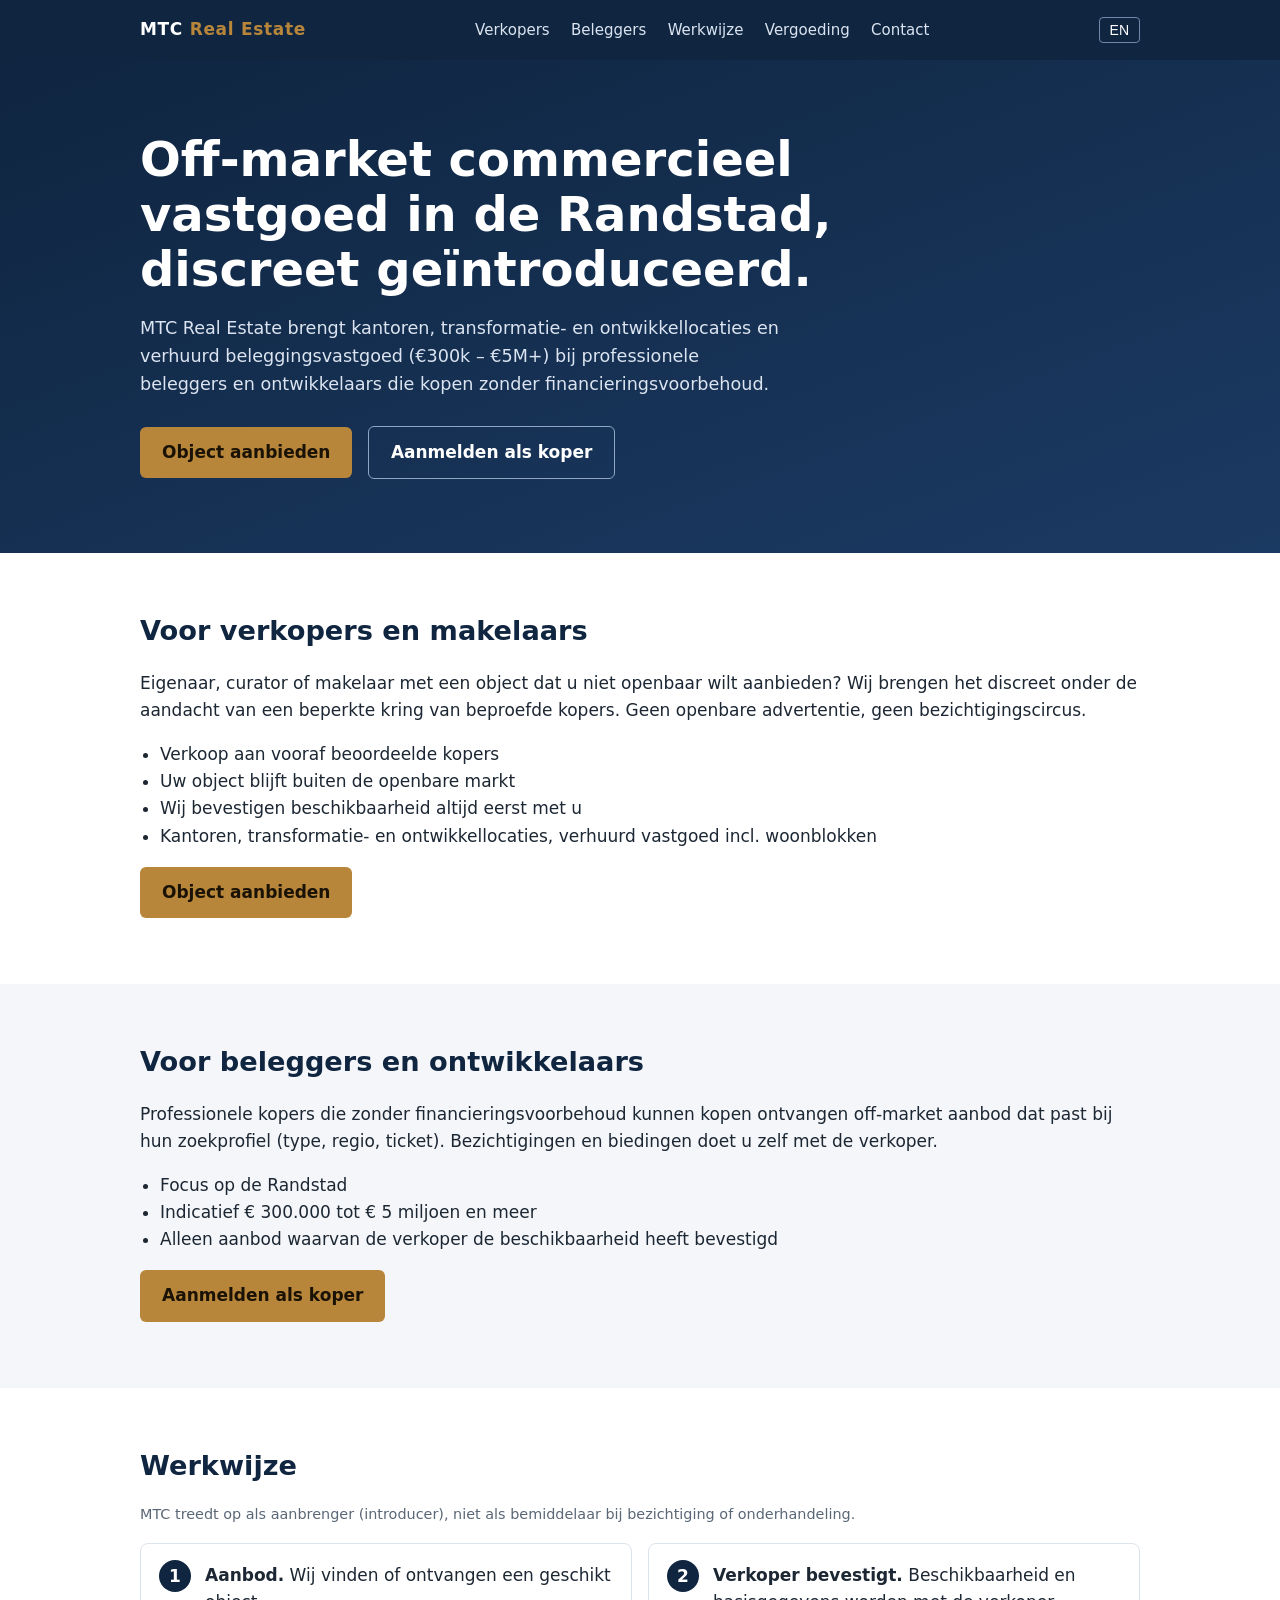
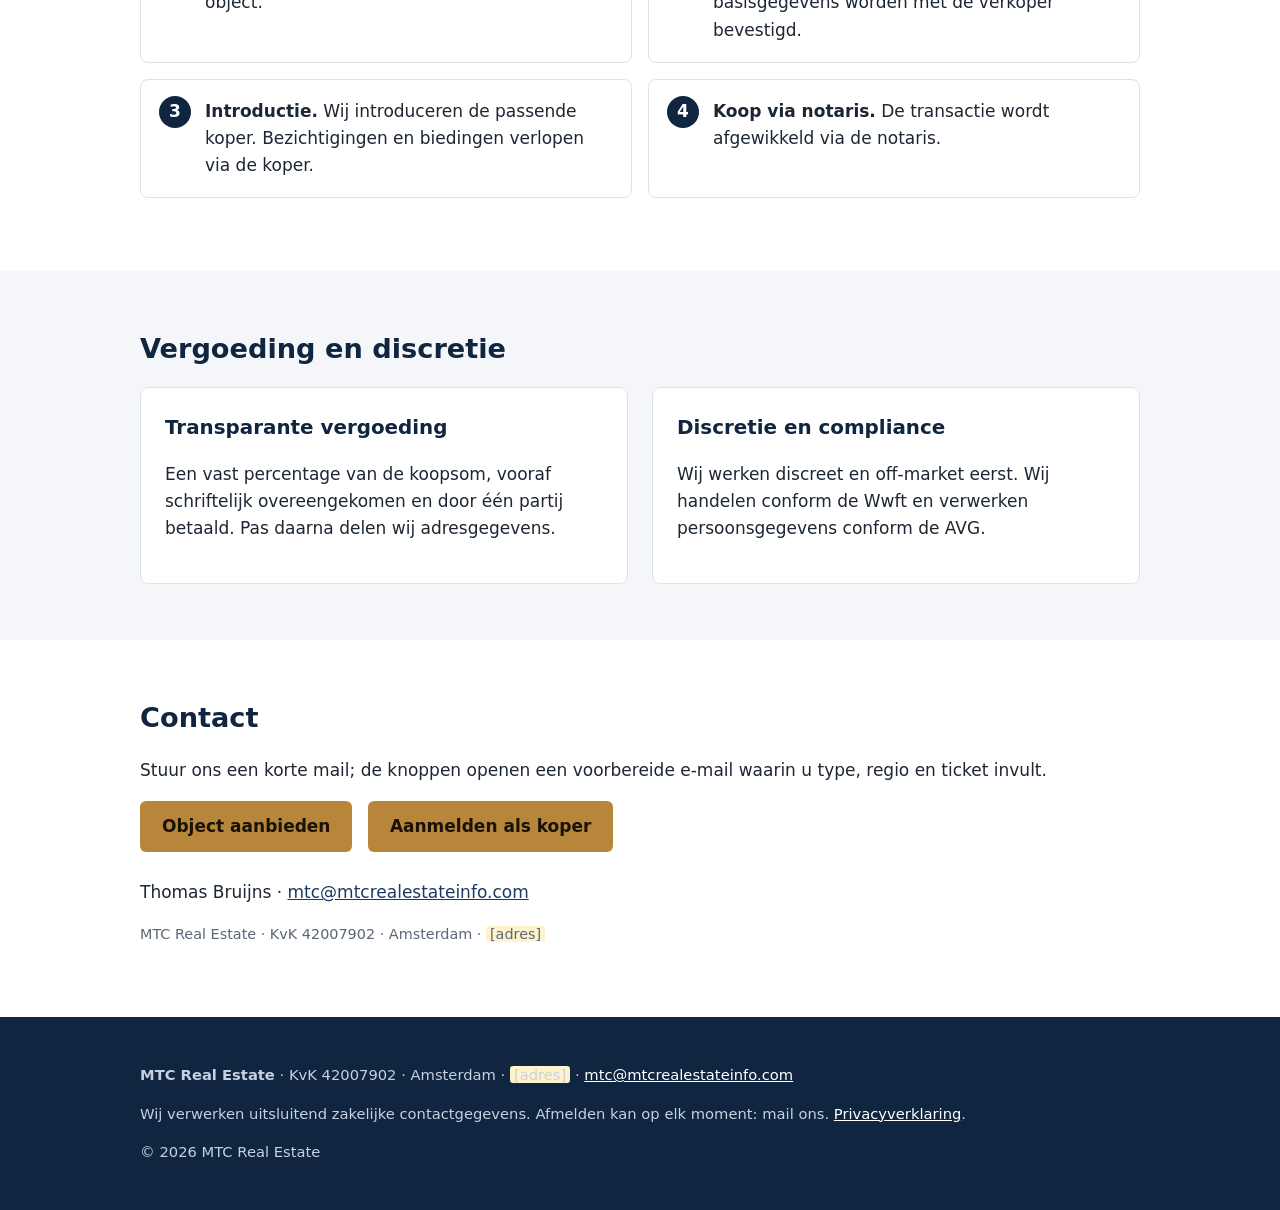
==== index.html @ d09b1cc3 "Draft MTC Real Estate site, profile PDF and deploy notes Co-Authored-By: Claude Opus 5.5 (1M context" ====
<!doctype html>
<html lang="nl" data-lang="nl">
<head>
<meta charset="utf-8">
<meta name="viewport" content="width=device-width,initial-scale=1">
<title>MTC Real Estate | Off-market commercieel vastgoed</title>
<meta name="description" content="MTC Real Estate brengt off-market commercieel vastgoed in de Randstad bij professionele beleggers en ontwikkelaars. Discreet, transparant, via aanbrenger.">
<link rel="stylesheet" href="styles.css">
</head>
<body>
<a class="skip" href="#main">Naar inhoud</a>
<header class="top"><div class="wrap">
<a class="brand" href="index.html">MTC <span>Real Estate</span></a>
<nav aria-label="Hoofdmenu">
<a href="#verkopers"><span lang-nl>Verkopers</span><span lang-en lang="en">Sellers</span></a>
<a href="#beleggers"><span lang-nl>Beleggers</span><span lang-en lang="en">Investors</span></a>
<a href="#werkwijze"><span lang-nl>Werkwijze</span><span lang-en lang="en">How it works</span></a>
<a href="#vergoeding"><span lang-nl>Vergoeding</span><span lang-en lang="en">Fee</span></a>
<a href="#contact">Contact</a>
</nav>
<button class="lang" id="lang" type="button" aria-label="Taal / Language">EN</button>
</div></header>
<main id="main">
<div class="hero"><div class="wrap">
<h1 lang-nl>Off-market commercieel vastgoed in de Randstad, discreet geïntroduceerd.</h1><h1 lang-en lang="en">Off-market commercial property in the Randstad, introduced discreetly.</h1>
<p lang-nl>MTC Real Estate brengt kantoren, transformatie- en ontwikkellocaties en verhuurd beleggingsvastgoed (€300k – €5M+) bij professionele beleggers en ontwikkelaars die kopen zonder financieringsvoorbehoud.</p><p lang-en lang="en">MTC Real Estate brings offices, transformation and development sites and let investment property (€300k – €5M+) to professional investors and developers who buy without a financing condition.</p>
<a class="btn primary" href="mailto:mtc@mtcrealestateinfo.com?subject=Object%20aanbieden%20-%20MTC%20Real%20Estate&body=Beste%20Thomas%2C%0A%0AIk%20bied%20graag%20een%20object%20aan.%0A%0AType%20object%20%28kantoor%20%2F%20transformatie%20%2F%20ontwikkellocatie%20%2F%20belegging%20%2F%20woonblok%29%3A%0ARegio%20%2F%20plaats%3A%0AIndicatie%20vraagprijs%20of%20bandbreedte%3A%0AVerhuurd%3F%20%28huuropbrengst%2C%20looptijd%29%3A%0AWie%20ben%20ik%20%28eigenaar%20%2F%20makelaar%20%2F%20curator%29%3A%0ATelefoon%3A%0A%0AMet%20vriendelijke%20groet%2C"><span lang-nl>Object aanbieden</span><span lang-en lang="en">Submit a property</span></a>
<a class="btn ghost" href="mailto:mtc@mtcrealestateinfo.com?subject=Aanmelden%20als%20koper%20-%20MTC%20Real%20Estate&body=Beste%20Thomas%2C%0A%0AIk%20meld%20mij%20graag%20aan%20als%20koper.%0A%0AType%20object%20%28kantoor%20%2F%20transformatie%20%2F%20ontwikkellocatie%20%2F%20belegging%20%2F%20woonblok%29%3A%0ARegio%3A%0ATicket%20%28van%20-%20tot%2C%20in%20EUR%29%3A%0AAankoop%20zonder%20financieringsvoorbehoud%3F%20%28ja%2Fnee%29%3A%0ABedrijf%20en%20functie%3A%0ATelefoon%3A%0A%0AMet%20vriendelijke%20groet%2C"><span lang-nl>Aanmelden als koper</span><span lang-en lang="en">Register as a buyer</span></a>
</div></div>

<section id="verkopers"><div class="wrap">
<h2 lang-nl>Voor verkopers en makelaars</h2><h2 lang-en lang="en">For sellers and brokers</h2>
<p lang-nl>Eigenaar, curator of makelaar met een object dat u niet openbaar wilt aanbieden? Wij brengen het discreet onder de aandacht van een beperkte kring van beproefde kopers. Geen openbare advertentie, geen bezichtigingscircus.</p><p lang-en lang="en">An owner, curator or broker with a property you do not want to market publicly? We bring it discreetly to a limited circle of vetted buyers. No public listing, no viewing circus.</p>
<ul class="tick">
<li lang-nl>Verkoop aan vooraf beoordeelde kopers</li><li lang-en lang="en">Sale to pre-vetted buyers</li>
<li lang-nl>Uw object blijft buiten de openbare markt</li><li lang-en lang="en">Your property stays off the public market</li>
<li lang-nl>Wij bevestigen beschikbaarheid altijd eerst met u</li><li lang-en lang="en">We always confirm availability with you first</li>
<li lang-nl>Kantoren, transformatie- en ontwikkellocaties, verhuurd vastgoed incl. woonblokken</li><li lang-en lang="en">Offices, transformation and development sites, let property incl. residential blocks</li>
</ul>
<a class="btn primary" href="mailto:mtc@mtcrealestateinfo.com?subject=Object%20aanbieden%20-%20MTC%20Real%20Estate&body=Beste%20Thomas%2C%0A%0AIk%20bied%20graag%20een%20object%20aan.%0A%0AType%20object%20%28kantoor%20%2F%20transformatie%20%2F%20ontwikkellocatie%20%2F%20belegging%20%2F%20woonblok%29%3A%0ARegio%20%2F%20plaats%3A%0AIndicatie%20vraagprijs%20of%20bandbreedte%3A%0AVerhuurd%3F%20%28huuropbrengst%2C%20looptijd%29%3A%0AWie%20ben%20ik%20%28eigenaar%20%2F%20makelaar%20%2F%20curator%29%3A%0ATelefoon%3A%0A%0AMet%20vriendelijke%20groet%2C"><span lang-nl>Object aanbieden</span><span lang-en lang="en">Submit a property</span></a>
</div></section>

<section id="beleggers" class="alt"><div class="wrap">
<h2 lang-nl>Voor beleggers en ontwikkelaars</h2><h2 lang-en lang="en">For investors and developers</h2>
<p lang-nl>Professionele kopers die zonder financieringsvoorbehoud kunnen kopen ontvangen off-market aanbod dat past bij hun zoekprofiel (type, regio, ticket). Bezichtigingen en biedingen doet u zelf met de verkoper.</p><p lang-en lang="en">Professional buyers who can purchase without a financing condition receive off-market supply that fits their buy box (type, region, ticket). Viewings and bids are handled by you directly with the seller.</p>
<ul class="tick">
<li lang-nl>Focus op de Randstad</li><li lang-en lang="en">Focus on the Randstad</li>
<li lang-nl>Indicatief € 300.000 tot € 5 miljoen en meer</li><li lang-en lang="en">Indicatively €300,000 to €5 million and above</li>
<li lang-nl>Alleen aanbod waarvan de verkoper de beschikbaarheid heeft bevestigd</li><li lang-en lang="en">Only supply whose availability the seller has confirmed</li>
</ul>
<a class="btn primary" href="mailto:mtc@mtcrealestateinfo.com?subject=Aanmelden%20als%20koper%20-%20MTC%20Real%20Estate&body=Beste%20Thomas%2C%0A%0AIk%20meld%20mij%20graag%20aan%20als%20koper.%0A%0AType%20object%20%28kantoor%20%2F%20transformatie%20%2F%20ontwikkellocatie%20%2F%20belegging%20%2F%20woonblok%29%3A%0ARegio%3A%0ATicket%20%28van%20-%20tot%2C%20in%20EUR%29%3A%0AAankoop%20zonder%20financieringsvoorbehoud%3F%20%28ja%2Fnee%29%3A%0ABedrijf%20en%20functie%3A%0ATelefoon%3A%0A%0AMet%20vriendelijke%20groet%2C"><span lang-nl>Aanmelden als koper</span><span lang-en lang="en">Register as a buyer</span></a>
</div></section>

<section id="werkwijze"><div class="wrap">
<h2 lang-nl>Werkwijze</h2><h2 lang-en lang="en">How it works</h2>
<p class="note" lang-nl>MTC treedt op als aanbrenger (introducer), niet als bemiddelaar bij bezichtiging of onderhandeling.</p><p class="note" lang-en lang="en">MTC acts as an introducer, not as an agent handling viewings or negotiations.</p>
<ol class="steps">
<li lang-nl><strong>Aanbod.</strong> Wij vinden of ontvangen een geschikt object.</li><li lang-en lang="en"><strong>Supply.</strong> We find or receive a suitable property.</li>
<li lang-nl><strong>Verkoper bevestigt.</strong> Beschikbaarheid en basisgegevens worden met de verkoper bevestigd.</li><li lang-en lang="en"><strong>Seller confirms.</strong> Availability and key data are confirmed with the seller.</li>
<li lang-nl><strong>Introductie.</strong> Wij introduceren de passende koper. Bezichtigingen en biedingen verlopen via de koper.</li><li lang-en lang="en"><strong>Introduction.</strong> We introduce the matching buyer. Viewings and bids are handled by the buyer.</li>
<li lang-nl><strong>Koop via notaris.</strong> De transactie wordt afgewikkeld via de notaris.</li><li lang-en lang="en"><strong>Purchase via notary.</strong> The transaction is completed through the notary.</li>
</ol>
</div></section>

<section id="vergoeding" class="alt"><div class="wrap">
<h2 lang-nl>Vergoeding en discretie</h2><h2 lang-en lang="en">Fee and discretion</h2>
<div class="grid two">
<div class="card"><h3 lang-nl>Transparante vergoeding</h3><h3 lang-en lang="en">Transparent fee</h3>
<p lang-nl>Een vast percentage van de koopsom, vooraf schriftelijk overeengekomen en door één partij betaald. Pas daarna delen wij adresgegevens.</p><p lang-en lang="en">A fixed percentage of the purchase price, agreed in writing up front and paid by one party only. Only then do we share addresses.</p></div>
<div class="card"><h3 lang-nl>Discretie en compliance</h3><h3 lang-en lang="en">Discretion and compliance</h3>
<p lang-nl>Wij werken discreet en off-market eerst. Wij handelen conform de Wwft en verwerken persoonsgegevens conform de AVG.</p><p lang-en lang="en">We work discreetly and off-market first. We act in line with the Dutch AML act (Wwft) and process personal data in line with the GDPR (AVG).</p></div>
</div></div></section>

<section id="contact"><div class="wrap">
<h2 lang-nl>Contact</h2><h2 lang-en lang="en">Contact</h2>
<p lang-nl>Stuur ons een korte mail; de knoppen openen een voorbereide e-mail waarin u type, regio en ticket invult.</p><p lang-en lang="en">Send us a short email; the buttons open a prepared email where you fill in type, region and ticket.</p>
<a class="btn primary" href="mailto:mtc@mtcrealestateinfo.com?subject=Object%20aanbieden%20-%20MTC%20Real%20Estate&body=Beste%20Thomas%2C%0A%0AIk%20bied%20graag%20een%20object%20aan.%0A%0AType%20object%20%28kantoor%20%2F%20transformatie%20%2F%20ontwikkellocatie%20%2F%20belegging%20%2F%20woonblok%29%3A%0ARegio%20%2F%20plaats%3A%0AIndicatie%20vraagprijs%20of%20bandbreedte%3A%0AVerhuurd%3F%20%28huuropbrengst%2C%20looptijd%29%3A%0AWie%20ben%20ik%20%28eigenaar%20%2F%20makelaar%20%2F%20curator%29%3A%0ATelefoon%3A%0A%0AMet%20vriendelijke%20groet%2C"><span lang-nl>Object aanbieden</span><span lang-en lang="en">Submit a property</span></a>
<a class="btn primary" href="mailto:mtc@mtcrealestateinfo.com?subject=Aanmelden%20als%20koper%20-%20MTC%20Real%20Estate&body=Beste%20Thomas%2C%0A%0AIk%20meld%20mij%20graag%20aan%20als%20koper.%0A%0AType%20object%20%28kantoor%20%2F%20transformatie%20%2F%20ontwikkellocatie%20%2F%20belegging%20%2F%20woonblok%29%3A%0ARegio%3A%0ATicket%20%28van%20-%20tot%2C%20in%20EUR%29%3A%0AAankoop%20zonder%20financieringsvoorbehoud%3F%20%28ja%2Fnee%29%3A%0ABedrijf%20en%20functie%3A%0ATelefoon%3A%0A%0AMet%20vriendelijke%20groet%2C"><span lang-nl>Aanmelden als koper</span><span lang-en lang="en">Register as a buyer</span></a>
<p>Thomas Bruijns · <a href="mailto:mtc@mtcrealestateinfo.com">mtc@mtcrealestateinfo.com</a></p>
<p class="note">MTC Real Estate · KvK 42007902 · Amsterdam · <span class="ph">[adres]</span></p>
</div></section>
</main>
<footer><div class="wrap">
<p><strong>MTC Real Estate</strong> · KvK 42007902 · Amsterdam · <span class="ph">[adres]</span> · <a href="mailto:mtc@mtcrealestateinfo.com">mtc@mtcrealestateinfo.com</a></p>
<p lang-nl>Wij verwerken uitsluitend zakelijke contactgegevens. Afmelden kan op elk moment: mail ons. <a href='privacy.html'>Privacyverklaring</a>.</p><p lang-en lang="en">We only process business contact data. Opt out at any time by emailing us. <a href='privacy.html'>Privacy statement</a>.</p>
<p>© 2026 MTC Real Estate</p>
</div></footer>
<script>
(function(){var h=document.documentElement,b=document.getElementById("lang");
function set(l){h.setAttribute("data-lang",l);h.lang=l;b.textContent=l==="nl"?"EN":"NL";try{localStorage.setItem("l",l)}catch(e){}}
try{var s=localStorage.getItem("l");if(s)set(s)}catch(e){}
b.addEventListener("click",function(){set(h.getAttribute("data-lang")==="nl"?"en":"nl")});})();
</script>
</body></html>
---- styles.css ----
:root{--navy:#0f2540;--navy2:#1b3a63;--accent:#b8863b;--bg:#fff;--soft:#f4f6f9;--text:#1c2733;--muted:#5a6776;--line:#dde3ea}
*{box-sizing:border-box}
html{scroll-behavior:smooth}
body{margin:0;font-family:system-ui,-apple-system,"Segoe UI",Roboto,Helvetica,Arial,sans-serif;color:var(--text);background:var(--bg);line-height:1.6;font-size:17px}
.wrap{max-width:1040px;margin:0 auto;padding:0 20px}
a{color:var(--navy2)}
a:focus-visible,button:focus-visible{outline:3px solid var(--accent);outline-offset:2px}
.skip{position:absolute;left:-999px;top:0;background:#fff;padding:8px 12px}
.skip:focus{left:8px;z-index:10}
header.top{background:var(--navy);color:#fff;position:sticky;top:0;z-index:5}
header.top .wrap{display:flex;align-items:center;justify-content:space-between;gap:12px;min-height:60px;flex-wrap:wrap}
.brand{font-weight:700;letter-spacing:.04em;color:#fff;text-decoration:none}
.brand span{color:var(--accent)}
nav a{color:#dbe4f0;text-decoration:none;margin-left:16px;font-size:15px}
nav a:hover{color:#fff}
.lang{background:transparent;border:1px solid #6f87a8;color:#fff;border-radius:4px;padding:4px 10px;cursor:pointer;margin-left:16px;font-size:14px}
.hero{background:linear-gradient(160deg,var(--navy),var(--navy2));color:#fff;padding:72px 0 64px}
.hero h1{font-size:clamp(1.9rem,5vw,3rem);line-height:1.15;margin:0 0 16px;max-width:760px}
.hero p{max-width:640px;color:#dbe4f0;font-size:1.1rem;margin:0 0 28px}
.btn{display:inline-block;padding:12px 22px;border-radius:6px;text-decoration:none;font-weight:600;margin:0 10px 10px 0}
.btn.primary{background:var(--accent);color:#1a1205}
.btn.ghost{border:1px solid #8fa5c4;color:#fff}
section{padding:56px 0}
section.alt{background:var(--soft)}
h2{color:var(--navy);font-size:1.7rem;margin:0 0 16px}
h3{color:var(--navy);margin:0 0 8px}
.grid{display:grid;gap:24px;grid-template-columns:1fr}
.card{background:#fff;border:1px solid var(--line);border-radius:8px;padding:24px}
.steps{list-style:none;counter-reset:s;padding:0;display:grid;gap:16px}
.steps li{counter-increment:s;background:#fff;border:1px solid var(--line);border-radius:8px;padding:18px 18px 18px 64px;position:relative}
.steps li::before{content:counter(s);position:absolute;left:18px;top:16px;width:32px;height:32px;border-radius:50%;background:var(--navy);color:#fff;display:grid;place-items:center;font-weight:700}
ul.tick{padding-left:20px}
.note{font-size:.9rem;color:var(--muted)}
.ph{background:#fff3cd;padding:0 4px;border-radius:3px}
footer{background:var(--navy);color:#c5d1e2;padding:32px 0;font-size:.92rem}
footer a{color:#fff}
[lang-en]{display:none}
html[data-lang=en] [lang-nl]{display:none}
html[data-lang=en] [lang-en]{display:revert}
@media(min-width:760px){.grid.two{grid-template-columns:1fr 1fr}.steps{grid-template-columns:1fr 1fr}}
@media(max-width:600px){nav{display:none}.hero{padding:48px 0}}
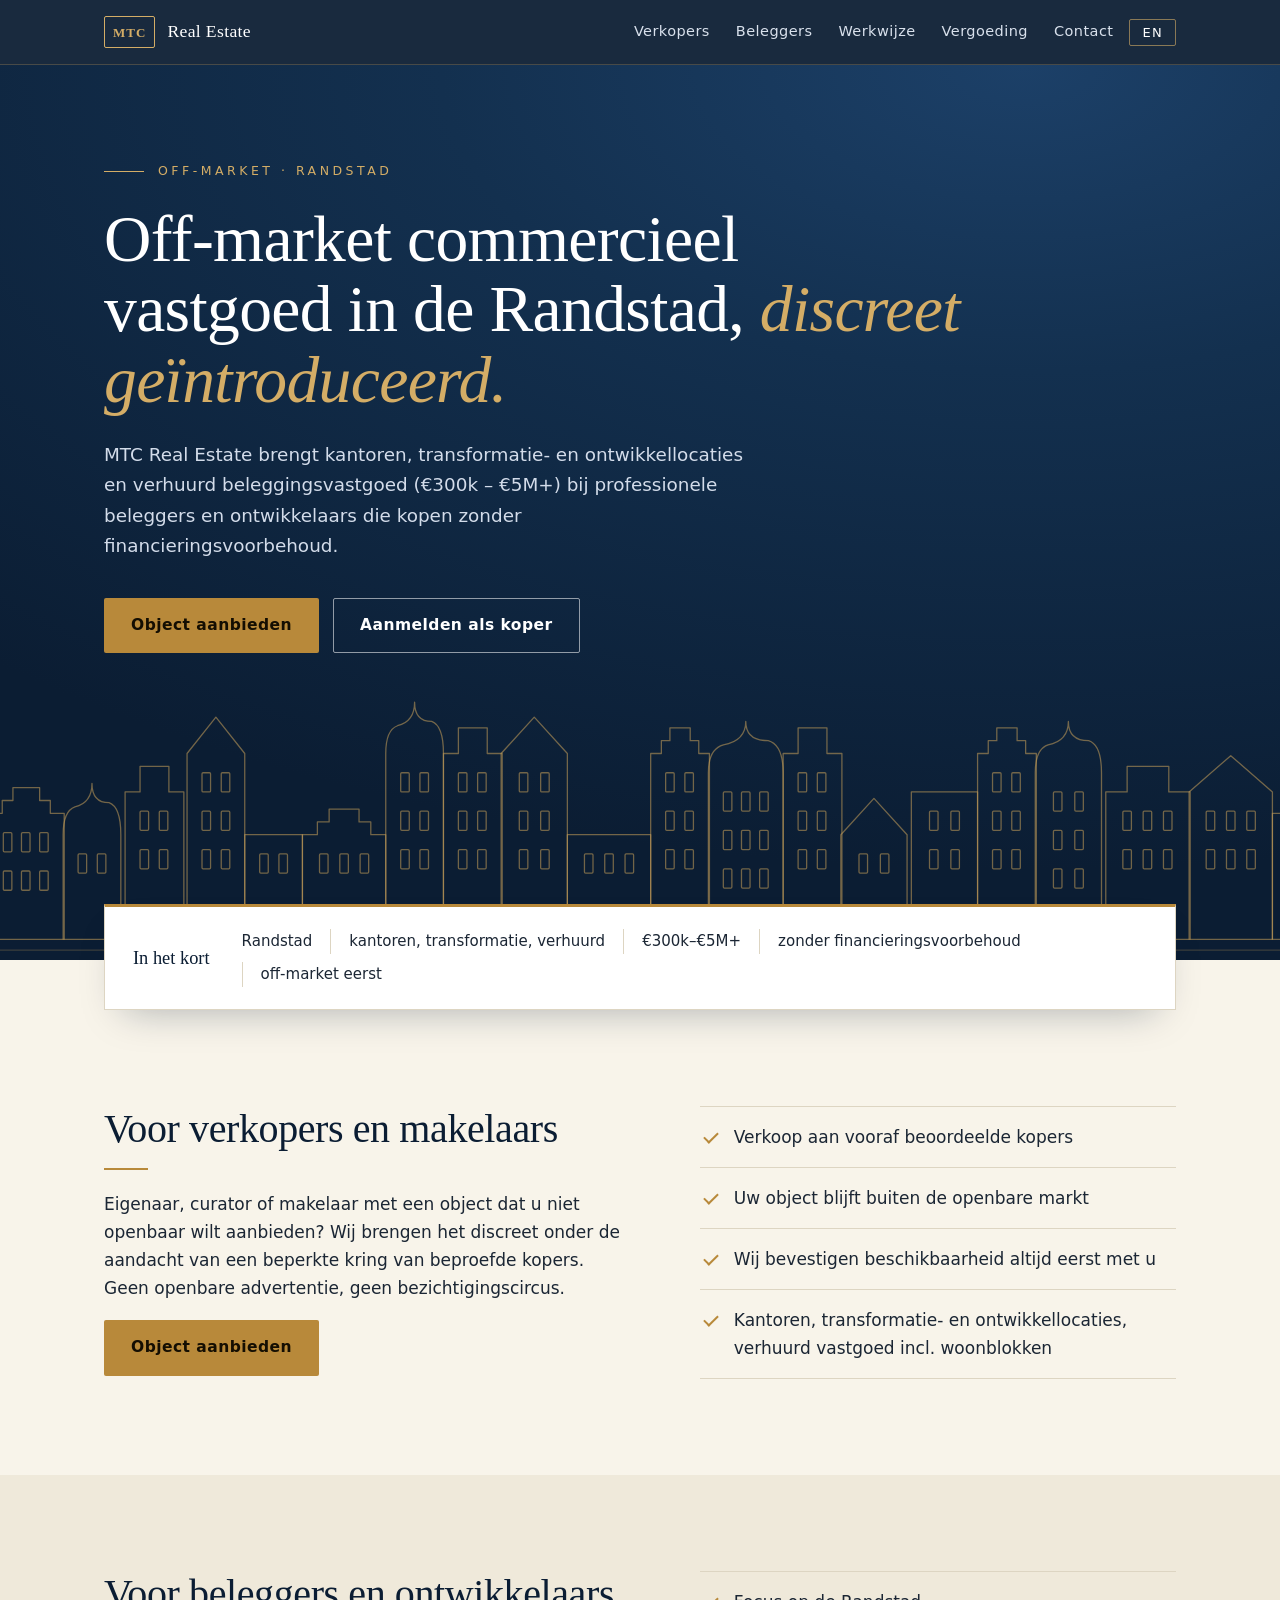
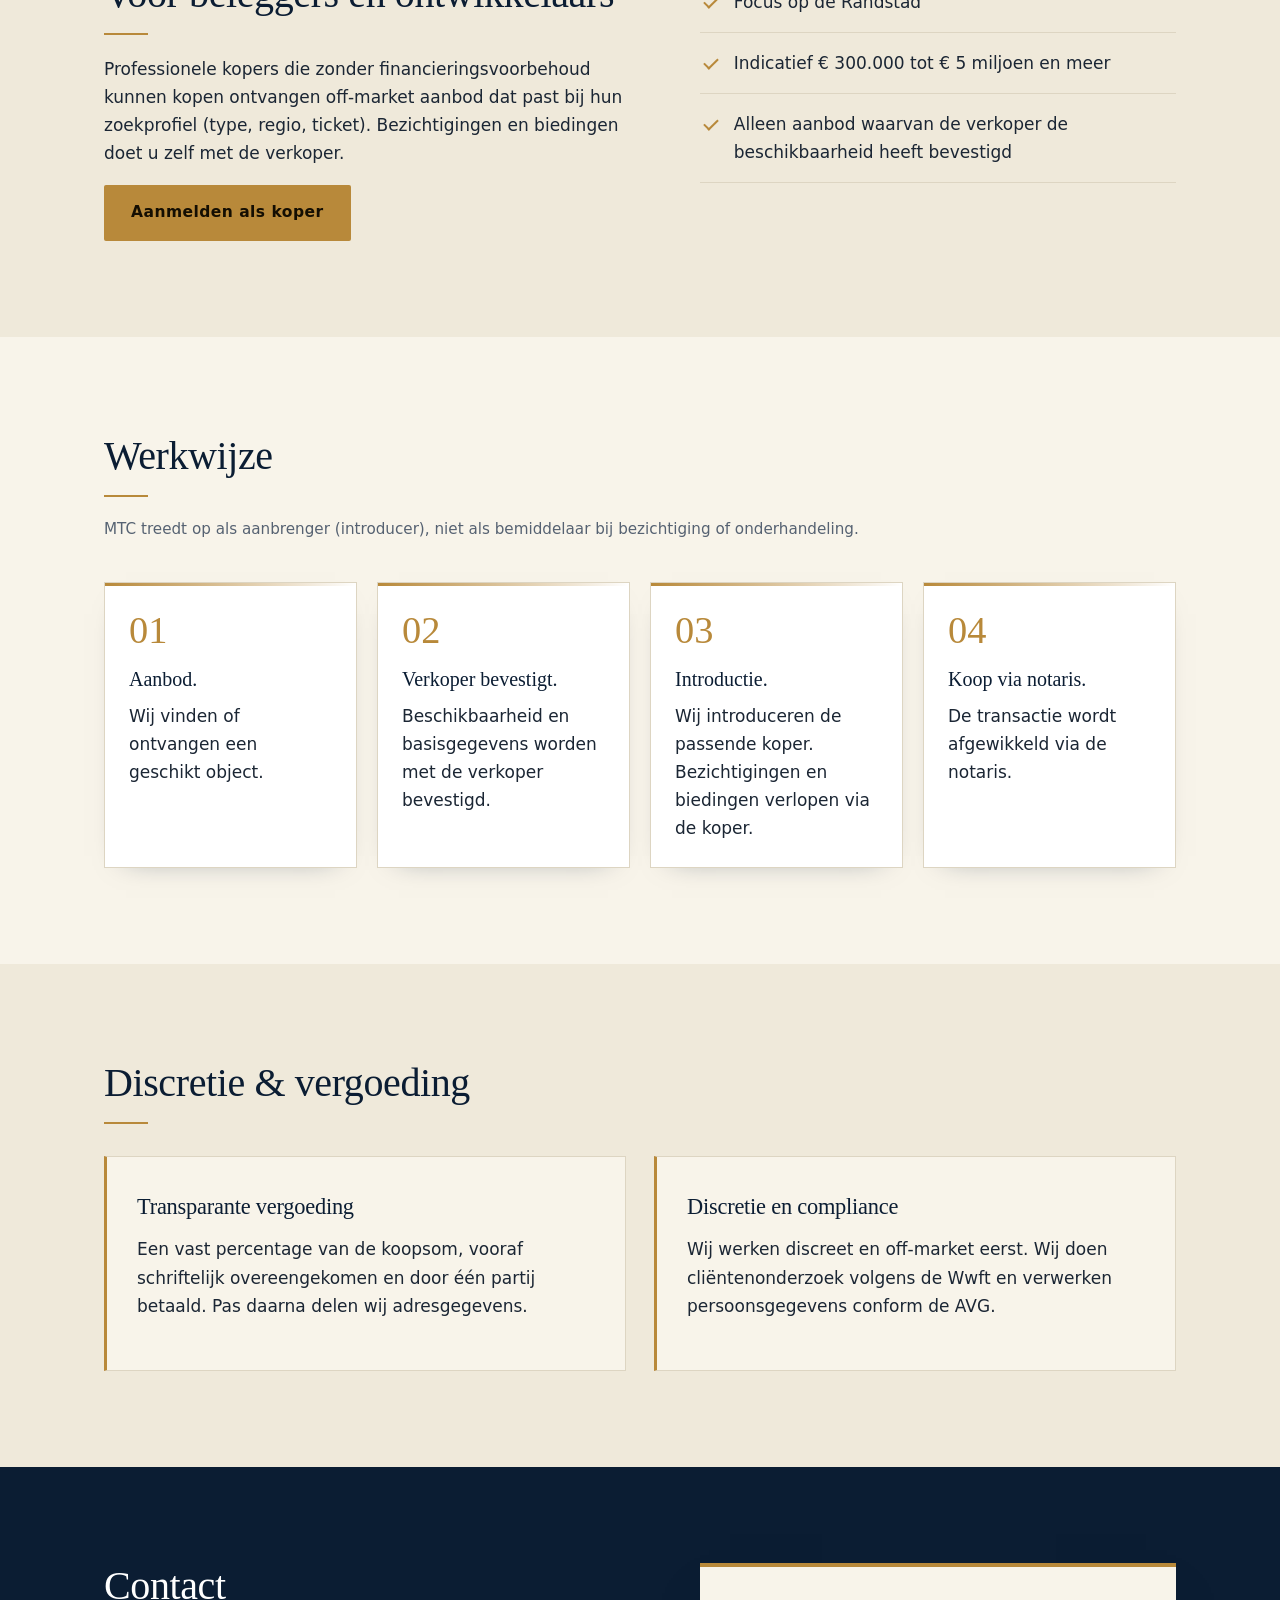
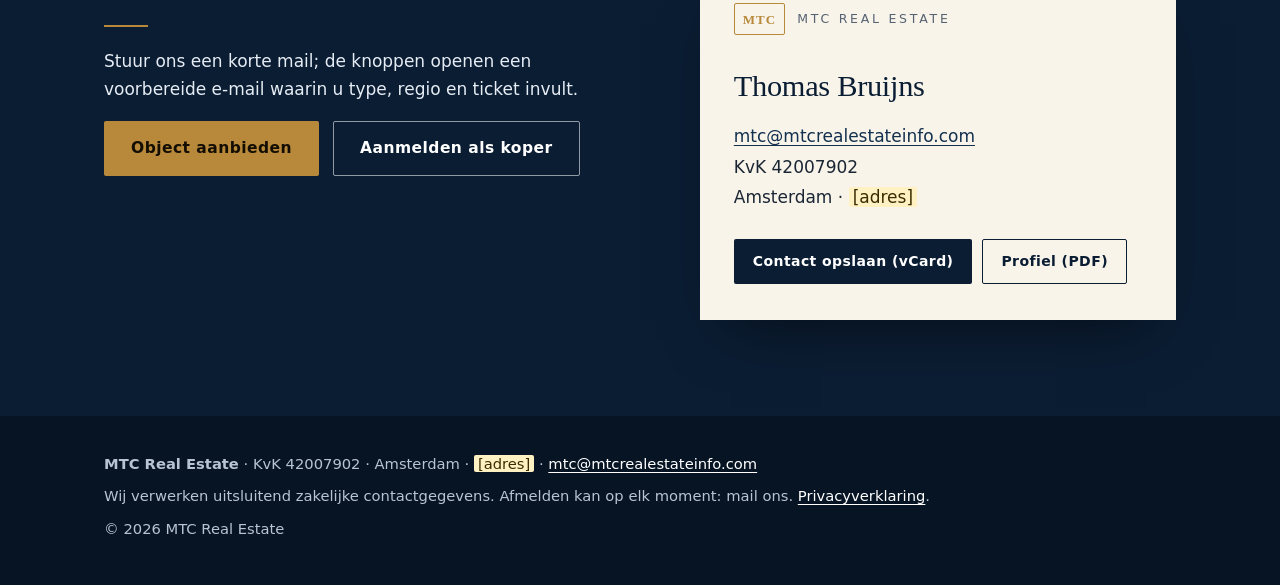
==== commit 67050b14: "Premium digital business card redesign: new design, vCard, favicon, OG image, refreshed PDF profile " ====
--- a/index.html
+++ b/index.html
@@ -3,14 +3,28 @@
 <head>
 <meta charset="utf-8">
 <meta name="viewport" content="width=device-width,initial-scale=1">
-<title>MTC Real Estate | Off-market commercieel vastgoed</title>
+<title>MTC Real Estate | Off-market commercieel vastgoed in de Randstad</title>
 <meta name="description" content="MTC Real Estate brengt off-market commercieel vastgoed in de Randstad bij professionele beleggers en ontwikkelaars. Discreet, transparant, via aanbrenger.">
+<meta name="theme-color" content="#0b1d33">
+<link rel="icon" href="favicon.svg" type="image/svg+xml">
+<link rel="canonical" href="https://mtcrealestateinfo.com/">
+<meta property="og:type" content="website">
+<meta property="og:site_name" content="MTC Real Estate">
+<meta property="og:title" content="MTC Real Estate | Off-market commercieel vastgoed in de Randstad">
+<meta property="og:description" content="Off-market commercieel vastgoed in de Randstad, discreet geïntroduceerd aan professionele beleggers en ontwikkelaars.">
+<meta property="og:url" content="https://mtcrealestateinfo.com/">
+<meta property="og:image" content="https://mtcrealestateinfo.com/og-image.png">
+<meta property="og:image:width" content="1200">
+<meta property="og:image:height" content="630">
+<meta property="og:image:alt" content="MTC Real Estate, off-market commercieel vastgoed in de Randstad">
+<meta property="og:locale" content="nl_NL">
+<meta name="twitter:card" content="summary_large_image">
 <link rel="stylesheet" href="styles.css">
 </head>
 <body>
 <a class="skip" href="#main">Naar inhoud</a>
 <header class="top"><div class="wrap">
-<a class="brand" href="index.html">MTC <span>Real Estate</span></a>
+<a class="brand" href="index.html" aria-label="MTC Real Estate"><span class="mono" aria-hidden="true">MTC</span><span class="bname">Real Estate</span></a>
 <nav aria-label="Hoofdmenu">
 <a href="#verkopers"><span lang-nl>Verkopers</span><span lang-en lang="en">Sellers</span></a>
 <a href="#beleggers"><span lang-nl>Beleggers</span><span lang-en lang="en">Investors</span></a>
@@ -21,63 +35,61 @@
 <button class="lang" id="lang" type="button" aria-label="Taal / Language">EN</button>
 </div></header>
 <main id="main">
-<div class="hero"><div class="wrap">
-<h1 lang-nl>Off-market commercieel vastgoed in de Randstad, discreet geïntroduceerd.</h1><h1 lang-en lang="en">Off-market commercial property in the Randstad, introduced discreetly.</h1>
-<p lang-nl>MTC Real Estate brengt kantoren, transformatie- en ontwikkellocaties en verhuurd beleggingsvastgoed (€300k – €5M+) bij professionele beleggers en ontwikkelaars die kopen zonder financieringsvoorbehoud.</p><p lang-en lang="en">MTC Real Estate brings offices, transformation and development sites and let investment property (€300k – €5M+) to professional investors and developers who buy without a financing condition.</p>
-<a class="btn primary" href="mailto:mtc@mtcrealestateinfo.com?subject=Object%20aanbieden%20-%20MTC%20Real%20Estate&body=Beste%20Thomas%2C%0A%0AIk%20bied%20graag%20een%20object%20aan.%0A%0AType%20object%20%28kantoor%20%2F%20transformatie%20%2F%20ontwikkellocatie%20%2F%20belegging%20%2F%20woonblok%29%3A%0ARegio%20%2F%20plaats%3A%0AIndicatie%20vraagprijs%20of%20bandbreedte%3A%0AVerhuurd%3F%20%28huuropbrengst%2C%20looptijd%29%3A%0AWie%20ben%20ik%20%28eigenaar%20%2F%20makelaar%20%2F%20curator%29%3A%0ATelefoon%3A%0A%0AMet%20vriendelijke%20groet%2C"><span lang-nl>Object aanbieden</span><span lang-en lang="en">Submit a property</span></a>
-<a class="btn ghost" href="mailto:mtc@mtcrealestateinfo.com?subject=Aanmelden%20als%20koper%20-%20MTC%20Real%20Estate&body=Beste%20Thomas%2C%0A%0AIk%20meld%20mij%20graag%20aan%20als%20koper.%0A%0AType%20object%20%28kantoor%20%2F%20transformatie%20%2F%20ontwikkellocatie%20%2F%20belegging%20%2F%20woonblok%29%3A%0ARegio%3A%0ATicket%20%28van%20-%20tot%2C%20in%20EUR%29%3A%0AAankoop%20zonder%20financieringsvoorbehoud%3F%20%28ja%2Fnee%29%3A%0ABedrijf%20en%20functie%3A%0ATelefoon%3A%0A%0AMet%20vriendelijke%20groet%2C"><span lang-nl>Aanmelden als koper</span><span lang-en lang="en">Register as a buyer</span></a>
-</div></div>
+<div class="hero"><div class="wrap hero-in">
+<p class="eyebrow"><span lang-nl>Off-market · Randstad</span><span lang-en lang="en">Off-market · Randstad</span></p>
+<h1 lang-nl>Off-market commercieel vastgoed in de Randstad, <em>discreet geïntroduceerd.</em></h1><h1 lang-en lang="en">Off-market commercial property in the Randstad, <em>introduced discreetly.</em></h1>
+<p class="lead" lang-nl>MTC Real Estate brengt kantoren, transformatie- en ontwikkellocaties en verhuurd beleggingsvastgoed (€300k – €5M+) bij professionele beleggers en ontwikkelaars die kopen zonder financieringsvoorbehoud.</p><p class="lead" lang-en lang="en">MTC Real Estate brings offices, transformation and development sites and let investment property (€300k – €5M+) to professional investors and developers who buy without a financing condition.</p>
+<div class="cta"><a class="btn primary" href="mailto:mtc@mtcrealestateinfo.com?subject=Object%20aanbieden%20-%20MTC%20Real%20Estate&body=Beste%20Thomas%2C%0A%0AIk%20bied%20graag%20een%20object%20aan.%0A%0AType%20object%20%28kantoor%20%2F%20transformatie%20%2F%20ontwikkellocatie%20%2F%20belegging%20%2F%20woonblok%29%3A%0ARegio%20%2F%20plaats%3A%0AIndicatie%20vraagprijs%20of%20bandbreedte%3A%0AVerhuurd%3F%20%28huuropbrengst%2C%20looptijd%29%3A%0AWie%20ben%20ik%20%28eigenaar%20%2F%20makelaar%20%2F%20curator%29%3A%0ATelefoon%3A%0A%0AMet%20vriendelijke%20groet%2C"><span lang-nl>Object aanbieden</span><span lang-en lang="en">Submit a property</span></a><a class="btn ghost" href="mailto:mtc@mtcrealestateinfo.com?subject=Aanmelden%20als%20koper%20-%20MTC%20Real%20Estate&body=Beste%20Thomas%2C%0A%0AIk%20meld%20mij%20graag%20aan%20als%20koper.%0A%0AType%20object%20%28kantoor%20%2F%20transformatie%20%2F%20ontwikkellocatie%20%2F%20belegging%20%2F%20woonblok%29%3A%0ARegio%3A%0ATicket%20%28van%20-%20tot%2C%20in%20EUR%29%3A%0AAankoop%20zonder%20financieringsvoorbehoud%3F%20%28ja%2Fnee%29%3A%0ABedrijf%20en%20functie%3A%0ATelefoon%3A%0A%0AMet%20vriendelijke%20groet%2C"><span lang-nl>Aanmelden als koper</span><span lang-en lang="en">Register as a buyer</span></a></div>
+</div>
+<svg class="skyline" viewBox="0 0 1200 260" preserveAspectRatio="xMidYMax slice" fill="none" stroke="#c9a15a" stroke-opacity=".55" stroke-width="1.2" stroke-linejoin="round" aria-hidden="true" focusable="false"><path d="M0 240H1200" /><path d="M0 250H1200" stroke-opacity=".25"/><path d="M-10 240V122h13v-12h10v-12h25v12h10v12h13V240"/><rect x="4" y="140" width="8" height="18" rx="1"/><rect x="21" y="140" width="8" height="18" rx="1"/><rect x="38" y="140" width="8" height="18" rx="1"/><rect x="4" y="176" width="8" height="18" rx="1"/><rect x="21" y="176" width="8" height="18" rx="1"/><rect x="38" y="176" width="8" height="18" rx="1"/><path d="M60 240V142q0 -22 11 -26q16 -4 16 -22q0 18 16 18q11 4 11 30V240"/><rect x="74" y="160" width="8" height="18" rx="1"/><rect x="92" y="160" width="8" height="18" rx="1"/><path d="M118 240V102h14v-24h27v24h14V240"/><rect x="132" y="120" width="8" height="18" rx="1"/><rect x="150" y="120" width="8" height="18" rx="1"/><rect x="132" y="156" width="8" height="18" rx="1"/><rect x="150" y="156" width="8" height="18" rx="1"/><path d="M176 240V66l27 -34l27 34V240"/><rect x="190" y="84" width="8" height="18" rx="1"/><rect x="208" y="84" width="8" height="18" rx="1"/><rect x="190" y="120" width="8" height="18" rx="1"/><rect x="208" y="120" width="8" height="18" rx="1"/><rect x="190" y="156" width="8" height="18" rx="1"/><rect x="208" y="156" width="8" height="18" rx="1"/><path d="M230 240V142h54V240"/><rect x="244" y="160" width="8" height="18" rx="1"/><rect x="262" y="160" width="8" height="18" rx="1"/><path d="M284 240V142h14v-12h11v-12h28v12h11v12h14V240"/><rect x="300" y="160" width="8" height="18" rx="1"/><rect x="319" y="160" width="8" height="18" rx="1"/><rect x="338" y="160" width="8" height="18" rx="1"/><path d="M362 240V66q0 -22 11 -26q16 -4 16 -22q0 18 16 18q11 4 11 30V240"/><rect x="376" y="84" width="8" height="18" rx="1"/><rect x="394" y="84" width="8" height="18" rx="1"/><rect x="376" y="120" width="8" height="18" rx="1"/><rect x="394" y="120" width="8" height="18" rx="1"/><rect x="376" y="156" width="8" height="18" rx="1"/><rect x="394" y="156" width="8" height="18" rx="1"/><path d="M416 240V66h14v-24h27v24h14V240"/><rect x="430" y="84" width="8" height="18" rx="1"/><rect x="448" y="84" width="8" height="18" rx="1"/><rect x="430" y="120" width="8" height="18" rx="1"/><rect x="448" y="120" width="8" height="18" rx="1"/><rect x="430" y="156" width="8" height="18" rx="1"/><rect x="448" y="156" width="8" height="18" rx="1"/><path d="M470 240V66l31 -34l31 34V240"/><rect x="487" y="84" width="8" height="18" rx="1"/><rect x="507" y="84" width="8" height="18" rx="1"/><rect x="487" y="120" width="8" height="18" rx="1"/><rect x="507" y="120" width="8" height="18" rx="1"/><rect x="487" y="156" width="8" height="18" rx="1"/><rect x="507" y="156" width="8" height="18" rx="1"/><path d="M532 240V142h78V240"/><rect x="548" y="160" width="8" height="18" rx="1"/><rect x="567" y="160" width="8" height="18" rx="1"/><rect x="586" y="160" width="8" height="18" rx="1"/><path d="M610 240V66h10v-12h8v-12h19v12h8v12h10V240"/><rect x="624" y="84" width="8" height="18" rx="1"/><rect x="642" y="84" width="8" height="18" rx="1"/><rect x="624" y="120" width="8" height="18" rx="1"/><rect x="642" y="120" width="8" height="18" rx="1"/><rect x="624" y="156" width="8" height="18" rx="1"/><rect x="642" y="156" width="8" height="18" rx="1"/><path d="M664 240V84q0 -22 14 -26q21 -4 21 -22q0 18 21 18q14 4 14 30V240"/><rect x="678" y="102" width="8" height="18" rx="1"/><rect x="695" y="102" width="8" height="18" rx="1"/><rect x="712" y="102" width="8" height="18" rx="1"/><rect x="678" y="138" width="8" height="18" rx="1"/><rect x="695" y="138" width="8" height="18" rx="1"/><rect x="712" y="138" width="8" height="18" rx="1"/><rect x="678" y="174" width="8" height="18" rx="1"/><rect x="695" y="174" width="8" height="18" rx="1"/><rect x="712" y="174" width="8" height="18" rx="1"/><path d="M734 240V66h14v-24h27v24h14V240"/><rect x="748" y="84" width="8" height="18" rx="1"/><rect x="766" y="84" width="8" height="18" rx="1"/><rect x="748" y="120" width="8" height="18" rx="1"/><rect x="766" y="120" width="8" height="18" rx="1"/><rect x="748" y="156" width="8" height="18" rx="1"/><rect x="766" y="156" width="8" height="18" rx="1"/><path d="M788 240V142l31 -34l31 34V240"/><rect x="805" y="160" width="8" height="18" rx="1"/><rect x="825" y="160" width="8" height="18" rx="1"/><path d="M854 240V102h62V240"/><rect x="871" y="120" width="8" height="18" rx="1"/><rect x="891" y="120" width="8" height="18" rx="1"/><rect x="871" y="156" width="8" height="18" rx="1"/><rect x="891" y="156" width="8" height="18" rx="1"/><path d="M916 240V66h10v-12h8v-12h19v12h8v12h10V240"/><rect x="930" y="84" width="8" height="18" rx="1"/><rect x="948" y="84" width="8" height="18" rx="1"/><rect x="930" y="120" width="8" height="18" rx="1"/><rect x="948" y="120" width="8" height="18" rx="1"/><rect x="930" y="156" width="8" height="18" rx="1"/><rect x="948" y="156" width="8" height="18" rx="1"/><path d="M970 240V84q0 -22 12 -26q19 -4 19 -22q0 18 19 18q12 4 12 30V240"/><rect x="987" y="102" width="8" height="18" rx="1"/><rect x="1007" y="102" width="8" height="18" rx="1"/><rect x="987" y="138" width="8" height="18" rx="1"/><rect x="1007" y="138" width="8" height="18" rx="1"/><rect x="987" y="174" width="8" height="18" rx="1"/><rect x="1007" y="174" width="8" height="18" rx="1"/><path d="M1036 240V102h20v-24h39v24h20V240"/><rect x="1052" y="120" width="8" height="18" rx="1"/><rect x="1071" y="120" width="8" height="18" rx="1"/><rect x="1090" y="120" width="8" height="18" rx="1"/><rect x="1052" y="156" width="8" height="18" rx="1"/><rect x="1071" y="156" width="8" height="18" rx="1"/><rect x="1090" y="156" width="8" height="18" rx="1"/><path d="M1114 240V102l39 -34l39 34V240"/><rect x="1130" y="120" width="8" height="18" rx="1"/><rect x="1149" y="120" width="8" height="18" rx="1"/><rect x="1168" y="120" width="8" height="18" rx="1"/><rect x="1130" y="156" width="8" height="18" rx="1"/><rect x="1149" y="156" width="8" height="18" rx="1"/><rect x="1168" y="156" width="8" height="18" rx="1"/><path d="M1192 240V122h62V240"/><rect x="1209" y="140" width="8" height="18" rx="1"/><rect x="1229" y="140" width="8" height="18" rx="1"/><rect x="1209" y="176" width="8" height="18" rx="1"/><rect x="1229" y="176" width="8" height="18" rx="1"/></svg>
+</div>
+<div class="wrap"><div class="factbar reveal"><p class="factlabel"><span lang-nl>In het kort</span><span lang-en lang="en">At a glance</span></p><ul class="facts" aria-label="In het kort"><li lang-nl>Randstad</li><li lang-en lang="en">Randstad</li><li lang-nl>kantoren, transformatie, verhuurd</li><li lang-en lang="en">offices, transformation, let</li><li lang-nl>€300k–€5M+</li><li lang-en lang="en">€300k–€5M+</li><li lang-nl>zonder financieringsvoorbehoud</li><li lang-en lang="en">no financing condition</li><li lang-nl>off-market eerst</li><li lang-en lang="en">off-market first</li></ul></div></div>
 
-<section id="verkopers"><div class="wrap">
-<h2 lang-nl>Voor verkopers en makelaars</h2><h2 lang-en lang="en">For sellers and brokers</h2>
+<section id="verkopers"><div class="wrap split">
+<div class="reveal"><h2 lang-nl>Voor verkopers en makelaars</h2><h2 lang-en lang="en">For sellers and brokers</h2>
 <p lang-nl>Eigenaar, curator of makelaar met een object dat u niet openbaar wilt aanbieden? Wij brengen het discreet onder de aandacht van een beperkte kring van beproefde kopers. Geen openbare advertentie, geen bezichtigingscircus.</p><p lang-en lang="en">An owner, curator or broker with a property you do not want to market publicly? We bring it discreetly to a limited circle of vetted buyers. No public listing, no viewing circus.</p>
-<ul class="tick">
-<li lang-nl>Verkoop aan vooraf beoordeelde kopers</li><li lang-en lang="en">Sale to pre-vetted buyers</li>
-<li lang-nl>Uw object blijft buiten de openbare markt</li><li lang-en lang="en">Your property stays off the public market</li>
-<li lang-nl>Wij bevestigen beschikbaarheid altijd eerst met u</li><li lang-en lang="en">We always confirm availability with you first</li>
-<li lang-nl>Kantoren, transformatie- en ontwikkellocaties, verhuurd vastgoed incl. woonblokken</li><li lang-en lang="en">Offices, transformation and development sites, let property incl. residential blocks</li>
-</ul>
-<a class="btn primary" href="mailto:mtc@mtcrealestateinfo.com?subject=Object%20aanbieden%20-%20MTC%20Real%20Estate&body=Beste%20Thomas%2C%0A%0AIk%20bied%20graag%20een%20object%20aan.%0A%0AType%20object%20%28kantoor%20%2F%20transformatie%20%2F%20ontwikkellocatie%20%2F%20belegging%20%2F%20woonblok%29%3A%0ARegio%20%2F%20plaats%3A%0AIndicatie%20vraagprijs%20of%20bandbreedte%3A%0AVerhuurd%3F%20%28huuropbrengst%2C%20looptijd%29%3A%0AWie%20ben%20ik%20%28eigenaar%20%2F%20makelaar%20%2F%20curator%29%3A%0ATelefoon%3A%0A%0AMet%20vriendelijke%20groet%2C"><span lang-nl>Object aanbieden</span><span lang-en lang="en">Submit a property</span></a>
+<a class="btn primary" href="mailto:mtc@mtcrealestateinfo.com?subject=Object%20aanbieden%20-%20MTC%20Real%20Estate&body=Beste%20Thomas%2C%0A%0AIk%20bied%20graag%20een%20object%20aan.%0A%0AType%20object%20%28kantoor%20%2F%20transformatie%20%2F%20ontwikkellocatie%20%2F%20belegging%20%2F%20woonblok%29%3A%0ARegio%20%2F%20plaats%3A%0AIndicatie%20vraagprijs%20of%20bandbreedte%3A%0AVerhuurd%3F%20%28huuropbrengst%2C%20looptijd%29%3A%0AWie%20ben%20ik%20%28eigenaar%20%2F%20makelaar%20%2F%20curator%29%3A%0ATelefoon%3A%0A%0AMet%20vriendelijke%20groet%2C"><span lang-nl>Object aanbieden</span><span lang-en lang="en">Submit a property</span></a></div>
+<div class="reveal" style="--d:100ms"><ul class="tick"><li lang-nl>Verkoop aan vooraf beoordeelde kopers</li><li lang-en lang="en">Sale to pre-vetted buyers</li><li lang-nl>Uw object blijft buiten de openbare markt</li><li lang-en lang="en">Your property stays off the public market</li><li lang-nl>Wij bevestigen beschikbaarheid altijd eerst met u</li><li lang-en lang="en">We always confirm availability with you first</li><li lang-nl>Kantoren, transformatie- en ontwikkellocaties, verhuurd vastgoed incl. woonblokken</li><li lang-en lang="en">Offices, transformation and development sites, let property incl. residential blocks</li></ul></div>
 </div></section>
 
-<section id="beleggers" class="alt"><div class="wrap">
-<h2 lang-nl>Voor beleggers en ontwikkelaars</h2><h2 lang-en lang="en">For investors and developers</h2>
+<section id="beleggers" class="alt"><div class="wrap split">
+<div class="reveal"><h2 lang-nl>Voor beleggers en ontwikkelaars</h2><h2 lang-en lang="en">For investors and developers</h2>
 <p lang-nl>Professionele kopers die zonder financieringsvoorbehoud kunnen kopen ontvangen off-market aanbod dat past bij hun zoekprofiel (type, regio, ticket). Bezichtigingen en biedingen doet u zelf met de verkoper.</p><p lang-en lang="en">Professional buyers who can purchase without a financing condition receive off-market supply that fits their buy box (type, region, ticket). Viewings and bids are handled by you directly with the seller.</p>
-<ul class="tick">
-<li lang-nl>Focus op de Randstad</li><li lang-en lang="en">Focus on the Randstad</li>
-<li lang-nl>Indicatief € 300.000 tot € 5 miljoen en meer</li><li lang-en lang="en">Indicatively €300,000 to €5 million and above</li>
-<li lang-nl>Alleen aanbod waarvan de verkoper de beschikbaarheid heeft bevestigd</li><li lang-en lang="en">Only supply whose availability the seller has confirmed</li>
-</ul>
-<a class="btn primary" href="mailto:mtc@mtcrealestateinfo.com?subject=Aanmelden%20als%20koper%20-%20MTC%20Real%20Estate&body=Beste%20Thomas%2C%0A%0AIk%20meld%20mij%20graag%20aan%20als%20koper.%0A%0AType%20object%20%28kantoor%20%2F%20transformatie%20%2F%20ontwikkellocatie%20%2F%20belegging%20%2F%20woonblok%29%3A%0ARegio%3A%0ATicket%20%28van%20-%20tot%2C%20in%20EUR%29%3A%0AAankoop%20zonder%20financieringsvoorbehoud%3F%20%28ja%2Fnee%29%3A%0ABedrijf%20en%20functie%3A%0ATelefoon%3A%0A%0AMet%20vriendelijke%20groet%2C"><span lang-nl>Aanmelden als koper</span><span lang-en lang="en">Register as a buyer</span></a>
+<a class="btn primary" href="mailto:mtc@mtcrealestateinfo.com?subject=Aanmelden%20als%20koper%20-%20MTC%20Real%20Estate&body=Beste%20Thomas%2C%0A%0AIk%20meld%20mij%20graag%20aan%20als%20koper.%0A%0AType%20object%20%28kantoor%20%2F%20transformatie%20%2F%20ontwikkellocatie%20%2F%20belegging%20%2F%20woonblok%29%3A%0ARegio%3A%0ATicket%20%28van%20-%20tot%2C%20in%20EUR%29%3A%0AAankoop%20zonder%20financieringsvoorbehoud%3F%20%28ja%2Fnee%29%3A%0ABedrijf%20en%20functie%3A%0ATelefoon%3A%0A%0AMet%20vriendelijke%20groet%2C"><span lang-nl>Aanmelden als koper</span><span lang-en lang="en">Register as a buyer</span></a></div>
+<div class="reveal" style="--d:100ms"><ul class="tick"><li lang-nl>Focus op de Randstad</li><li lang-en lang="en">Focus on the Randstad</li><li lang-nl>Indicatief € 300.000 tot € 5 miljoen en meer</li><li lang-en lang="en">Indicatively €300,000 to €5 million and above</li><li lang-nl>Alleen aanbod waarvan de verkoper de beschikbaarheid heeft bevestigd</li><li lang-en lang="en">Only supply whose availability the seller has confirmed</li></ul></div>
 </div></section>
 
 <section id="werkwijze"><div class="wrap">
-<h2 lang-nl>Werkwijze</h2><h2 lang-en lang="en">How it works</h2>
-<p class="note" lang-nl>MTC treedt op als aanbrenger (introducer), niet als bemiddelaar bij bezichtiging of onderhandeling.</p><p class="note" lang-en lang="en">MTC acts as an introducer, not as an agent handling viewings or negotiations.</p>
-<ol class="steps">
-<li lang-nl><strong>Aanbod.</strong> Wij vinden of ontvangen een geschikt object.</li><li lang-en lang="en"><strong>Supply.</strong> We find or receive a suitable property.</li>
-<li lang-nl><strong>Verkoper bevestigt.</strong> Beschikbaarheid en basisgegevens worden met de verkoper bevestigd.</li><li lang-en lang="en"><strong>Seller confirms.</strong> Availability and key data are confirmed with the seller.</li>
-<li lang-nl><strong>Introductie.</strong> Wij introduceren de passende koper. Bezichtigingen en biedingen verlopen via de koper.</li><li lang-en lang="en"><strong>Introduction.</strong> We introduce the matching buyer. Viewings and bids are handled by the buyer.</li>
-<li lang-nl><strong>Koop via notaris.</strong> De transactie wordt afgewikkeld via de notaris.</li><li lang-en lang="en"><strong>Purchase via notary.</strong> The transaction is completed through the notary.</li>
-</ol>
+<div class="reveal"><h2 lang-nl>Werkwijze</h2><h2 lang-en lang="en">How it works</h2>
+<p class="note" lang-nl>MTC treedt op als aanbrenger (introducer), niet als bemiddelaar bij bezichtiging of onderhandeling.</p><p class="note" lang-en lang="en">MTC acts as an introducer, not as an agent handling viewings or negotiations.</p></div>
+<ol class="steps"><li class="reveal" style="--d:0ms"><span class="num" aria-hidden="true">01</span><p lang-nl><strong>Aanbod.</strong> Wij vinden of ontvangen een geschikt object.</p><p lang-en lang="en"><strong>Supply.</strong> We find or receive a suitable property.</p></li><li class="reveal" style="--d:90ms"><span class="num" aria-hidden="true">02</span><p lang-nl><strong>Verkoper bevestigt.</strong> Beschikbaarheid en basisgegevens worden met de verkoper bevestigd.</p><p lang-en lang="en"><strong>Seller confirms.</strong> Availability and key data are confirmed with the seller.</p></li><li class="reveal" style="--d:180ms"><span class="num" aria-hidden="true">03</span><p lang-nl><strong>Introductie.</strong> Wij introduceren de passende koper. Bezichtigingen en biedingen verlopen via de koper.</p><p lang-en lang="en"><strong>Introduction.</strong> We introduce the matching buyer. Viewings and bids are handled by the buyer.</p></li><li class="reveal" style="--d:270ms"><span class="num" aria-hidden="true">04</span><p lang-nl><strong>Koop via notaris.</strong> De transactie wordt afgewikkeld via de notaris.</p><p lang-en lang="en"><strong>Purchase via notary.</strong> The transaction is completed through the notary.</p></li></ol>
 </div></section>
 
 <section id="vergoeding" class="alt"><div class="wrap">
-<h2 lang-nl>Vergoeding en discretie</h2><h2 lang-en lang="en">Fee and discretion</h2>
+<div class="reveal"><h2 lang-nl>Discretie &amp; vergoeding</h2><h2 lang-en lang="en">Discretion &amp; fee</h2></div>
 <div class="grid two">
-<div class="card"><h3 lang-nl>Transparante vergoeding</h3><h3 lang-en lang="en">Transparent fee</h3>
+<div class="card reveal"><h3 lang-nl>Transparante vergoeding</h3><h3 lang-en lang="en">Transparent fee</h3>
 <p lang-nl>Een vast percentage van de koopsom, vooraf schriftelijk overeengekomen en door één partij betaald. Pas daarna delen wij adresgegevens.</p><p lang-en lang="en">A fixed percentage of the purchase price, agreed in writing up front and paid by one party only. Only then do we share addresses.</p></div>
-<div class="card"><h3 lang-nl>Discretie en compliance</h3><h3 lang-en lang="en">Discretion and compliance</h3>
-<p lang-nl>Wij werken discreet en off-market eerst. Wij handelen conform de Wwft en verwerken persoonsgegevens conform de AVG.</p><p lang-en lang="en">We work discreetly and off-market first. We act in line with the Dutch AML act (Wwft) and process personal data in line with the GDPR (AVG).</p></div>
+<div class="card reveal" style="--d:100ms"><h3 lang-nl>Discretie en compliance</h3><h3 lang-en lang="en">Discretion and compliance</h3>
+<p lang-nl>Wij werken discreet en off-market eerst. Wij doen cliëntenonderzoek volgens de Wwft en verwerken persoonsgegevens conform de AVG.</p><p lang-en lang="en">We work discreetly and off-market first. We carry out client due diligence under the Dutch AML act (Wwft) and process personal data in line with the GDPR (AVG).</p></div>
 </div></div></section>
 
-<section id="contact"><div class="wrap">
-<h2 lang-nl>Contact</h2><h2 lang-en lang="en">Contact</h2>
+<section id="contact"><div class="wrap split contact">
+<div class="reveal"><h2 lang-nl>Contact</h2><h2 lang-en lang="en">Contact</h2>
 <p lang-nl>Stuur ons een korte mail; de knoppen openen een voorbereide e-mail waarin u type, regio en ticket invult.</p><p lang-en lang="en">Send us a short email; the buttons open a prepared email where you fill in type, region and ticket.</p>
-<a class="btn primary" href="mailto:mtc@mtcrealestateinfo.com?subject=Object%20aanbieden%20-%20MTC%20Real%20Estate&body=Beste%20Thomas%2C%0A%0AIk%20bied%20graag%20een%20object%20aan.%0A%0AType%20object%20%28kantoor%20%2F%20transformatie%20%2F%20ontwikkellocatie%20%2F%20belegging%20%2F%20woonblok%29%3A%0ARegio%20%2F%20plaats%3A%0AIndicatie%20vraagprijs%20of%20bandbreedte%3A%0AVerhuurd%3F%20%28huuropbrengst%2C%20looptijd%29%3A%0AWie%20ben%20ik%20%28eigenaar%20%2F%20makelaar%20%2F%20curator%29%3A%0ATelefoon%3A%0A%0AMet%20vriendelijke%20groet%2C"><span lang-nl>Object aanbieden</span><span lang-en lang="en">Submit a property</span></a>
-<a class="btn primary" href="mailto:mtc@mtcrealestateinfo.com?subject=Aanmelden%20als%20koper%20-%20MTC%20Real%20Estate&body=Beste%20Thomas%2C%0A%0AIk%20meld%20mij%20graag%20aan%20als%20koper.%0A%0AType%20object%20%28kantoor%20%2F%20transformatie%20%2F%20ontwikkellocatie%20%2F%20belegging%20%2F%20woonblok%29%3A%0ARegio%3A%0ATicket%20%28van%20-%20tot%2C%20in%20EUR%29%3A%0AAankoop%20zonder%20financieringsvoorbehoud%3F%20%28ja%2Fnee%29%3A%0ABedrijf%20en%20functie%3A%0ATelefoon%3A%0A%0AMet%20vriendelijke%20groet%2C"><span lang-nl>Aanmelden als koper</span><span lang-en lang="en">Register as a buyer</span></a>
-<p>Thomas Bruijns · <a href="mailto:mtc@mtcrealestateinfo.com">mtc@mtcrealestateinfo.com</a></p>
-<p class="note">MTC Real Estate · KvK 42007902 · Amsterdam · <span class="ph">[adres]</span></p>
+<div class="cta"><a class="btn primary" href="mailto:mtc@mtcrealestateinfo.com?subject=Object%20aanbieden%20-%20MTC%20Real%20Estate&body=Beste%20Thomas%2C%0A%0AIk%20bied%20graag%20een%20object%20aan.%0A%0AType%20object%20%28kantoor%20%2F%20transformatie%20%2F%20ontwikkellocatie%20%2F%20belegging%20%2F%20woonblok%29%3A%0ARegio%20%2F%20plaats%3A%0AIndicatie%20vraagprijs%20of%20bandbreedte%3A%0AVerhuurd%3F%20%28huuropbrengst%2C%20looptijd%29%3A%0AWie%20ben%20ik%20%28eigenaar%20%2F%20makelaar%20%2F%20curator%29%3A%0ATelefoon%3A%0A%0AMet%20vriendelijke%20groet%2C"><span lang-nl>Object aanbieden</span><span lang-en lang="en">Submit a property</span></a><a class="btn ghost-d" href="mailto:mtc@mtcrealestateinfo.com?subject=Aanmelden%20als%20koper%20-%20MTC%20Real%20Estate&body=Beste%20Thomas%2C%0A%0AIk%20meld%20mij%20graag%20aan%20als%20koper.%0A%0AType%20object%20%28kantoor%20%2F%20transformatie%20%2F%20ontwikkellocatie%20%2F%20belegging%20%2F%20woonblok%29%3A%0ARegio%3A%0ATicket%20%28van%20-%20tot%2C%20in%20EUR%29%3A%0AAankoop%20zonder%20financieringsvoorbehoud%3F%20%28ja%2Fnee%29%3A%0ABedrijf%20en%20functie%3A%0ATelefoon%3A%0A%0AMet%20vriendelijke%20groet%2C"><span lang-nl>Aanmelden als koper</span><span lang-en lang="en">Register as a buyer</span></a></div></div>
+<div class="bizcard reveal" style="--d:100ms">
+<div class="bc-top"><span class="mono" aria-hidden="true">MTC</span><span class="bc-co">MTC Real Estate</span></div>
+<p class="bc-name">Thomas Bruijns</p>
+<address>
+<a href="mailto:mtc@mtcrealestateinfo.com">mtc@mtcrealestateinfo.com</a><br>
+KvK 42007902<br>
+Amsterdam · <span class="ph">[adres]</span>
+</address>
+<div class="bc-actions">
+<a class="btn small" href="thomas-bruijns.vcf" download><span lang-nl>Contact opslaan (vCard)</span><span lang-en lang="en">Save contact (vCard)</span></a>
+<a class="btn small ghost-d" href="MTC-Real-Estate-profiel.pdf"><span lang-nl>Profiel (PDF)</span><span lang-en lang="en">Profile (PDF)</span></a>
+</div></div>
 </div></section>
 </main>
 <footer><div class="wrap">
@@ -86,9 +98,13 @@
 <p>© 2026 MTC Real Estate</p>
 </div></footer>
 <script>
-(function(){var h=document.documentElement,b=document.getElementById("lang");
+(function(){var h=document.documentElement,b=document.getElementById("lang");h.classList.add("js");
 function set(l){h.setAttribute("data-lang",l);h.lang=l;b.textContent=l==="nl"?"EN":"NL";try{localStorage.setItem("l",l)}catch(e){}}
 try{var s=localStorage.getItem("l");if(s)set(s)}catch(e){}
-b.addEventListener("click",function(){set(h.getAttribute("data-lang")==="nl"?"en":"nl")});})();
+b.addEventListener("click",function(){set(h.getAttribute("data-lang")==="nl"?"en":"nl")});
+var r=document.querySelectorAll(".reveal");
+if(!("IntersectionObserver" in window)||matchMedia("(prefers-reduced-motion: reduce)").matches){r.forEach(function(e){e.classList.add("in")});return}
+var io=new IntersectionObserver(function(es){es.forEach(function(e){if(e.isIntersecting){e.target.classList.add("in");io.unobserve(e.target)}})},{threshold:.12});
+r.forEach(function(e){io.observe(e)});})();
 </script>
 </body></html>
--- a/styles.css
+++ b/styles.css
@@ -1,41 +1,96 @@
-:root{--navy:#0f2540;--navy2:#1b3a63;--accent:#b8863b;--bg:#fff;--soft:#f4f6f9;--text:#1c2733;--muted:#5a6776;--line:#dde3ea}
+:root{--navy:#0b1d33;--navy2:#13304f;--ivory:#f8f4ea;--ivory2:#efe9da;--gold:#b8893a;--gold-l:#d4ad66;--text:#1b2634;--muted:#566272;--line:#ddd5c2;
+--serif:"Iowan Old Style","Palatino Linotype",Palatino,"Book Antiqua",Georgia,"Times New Roman",serif;--sans:system-ui,-apple-system,"Segoe UI",Roboto,"Helvetica Neue",Arial,sans-serif}
 *{box-sizing:border-box}
-html{scroll-behavior:smooth}
-body{margin:0;font-family:system-ui,-apple-system,"Segoe UI",Roboto,Helvetica,Arial,sans-serif;color:var(--text);background:var(--bg);line-height:1.6;font-size:17px}
-.wrap{max-width:1040px;margin:0 auto;padding:0 20px}
-a{color:var(--navy2)}
-a:focus-visible,button:focus-visible{outline:3px solid var(--accent);outline-offset:2px}
-.skip{position:absolute;left:-999px;top:0;background:#fff;padding:8px 12px}
-.skip:focus{left:8px;z-index:10}
-header.top{background:var(--navy);color:#fff;position:sticky;top:0;z-index:5}
-header.top .wrap{display:flex;align-items:center;justify-content:space-between;gap:12px;min-height:60px;flex-wrap:wrap}
-.brand{font-weight:700;letter-spacing:.04em;color:#fff;text-decoration:none}
-.brand span{color:var(--accent)}
-nav a{color:#dbe4f0;text-decoration:none;margin-left:16px;font-size:15px}
+html{scroll-behavior:smooth;scroll-padding-top:72px}
+body{margin:0;font-family:var(--sans);color:var(--text);background:var(--ivory);line-height:1.65;font-size:17px;-webkit-font-smoothing:antialiased}
+.wrap{max-width:1120px;margin:0 auto;padding:0 24px}
+a{color:var(--navy2);text-underline-offset:3px}
+a:focus-visible,button:focus-visible{outline:3px solid var(--gold);outline-offset:3px;border-radius:3px}
+.skip{position:absolute;left:-999px;top:0;background:#fff;padding:8px 12px;z-index:20}
+.skip:focus{left:8px;top:8px}
+h1,h2,h3,.bc-name{font-family:var(--serif);font-weight:500;letter-spacing:-.01em}
+header.top{background:rgba(11,29,51,.94);backdrop-filter:blur(8px);color:#fff;position:sticky;top:0;z-index:10;border-bottom:1px solid rgba(212,173,102,.25)}
+header.top .wrap{display:flex;align-items:center;justify-content:space-between;gap:16px;min-height:64px}
+.brand{display:flex;align-items:center;gap:12px;text-decoration:none;color:#fff}
+.mono{display:inline-grid;place-items:center;font-family:var(--serif);font-weight:600;font-size:13px;letter-spacing:.08em;color:var(--gold-l);border:1px solid var(--gold-l);padding:5px 8px 4px;border-radius:2px}
+.bname{font-family:var(--serif);font-size:1.1rem;letter-spacing:.02em}
+nav{display:flex;align-items:center;gap:26px;margin-left:auto}
+nav a{color:#d9e1ec;text-decoration:none;font-size:14.5px;letter-spacing:.03em}
 nav a:hover{color:#fff}
-.lang{background:transparent;border:1px solid #6f87a8;color:#fff;border-radius:4px;padding:4px 10px;cursor:pointer;margin-left:16px;font-size:14px}
-.hero{background:linear-gradient(160deg,var(--navy),var(--navy2));color:#fff;padding:72px 0 64px}
-.hero h1{font-size:clamp(1.9rem,5vw,3rem);line-height:1.15;margin:0 0 16px;max-width:760px}
-.hero p{max-width:640px;color:#dbe4f0;font-size:1.1rem;margin:0 0 28px}
-.btn{display:inline-block;padding:12px 22px;border-radius:6px;text-decoration:none;font-weight:600;margin:0 10px 10px 0}
-.btn.primary{background:var(--accent);color:#1a1205}
-.btn.ghost{border:1px solid #8fa5c4;color:#fff}
-section{padding:56px 0}
-section.alt{background:var(--soft)}
-h2{color:var(--navy);font-size:1.7rem;margin:0 0 16px}
-h3{color:var(--navy);margin:0 0 8px}
-.grid{display:grid;gap:24px;grid-template-columns:1fr}
-.card{background:#fff;border:1px solid var(--line);border-radius:8px;padding:24px}
-.steps{list-style:none;counter-reset:s;padding:0;display:grid;gap:16px}
-.steps li{counter-increment:s;background:#fff;border:1px solid var(--line);border-radius:8px;padding:18px 18px 18px 64px;position:relative}
-.steps li::before{content:counter(s);position:absolute;left:18px;top:16px;width:32px;height:32px;border-radius:50%;background:var(--navy);color:#fff;display:grid;place-items:center;font-weight:700}
-ul.tick{padding-left:20px}
-.note{font-size:.9rem;color:var(--muted)}
-.ph{background:#fff3cd;padding:0 4px;border-radius:3px}
-footer{background:var(--navy);color:#c5d1e2;padding:32px 0;font-size:.92rem}
+.lang{background:transparent;border:1px solid rgba(212,173,102,.6);color:#fff;border-radius:2px;padding:5px 12px;cursor:pointer;font-size:13px;letter-spacing:.1em;font-family:var(--sans)}
+.lang:hover{background:rgba(212,173,102,.15)}
+.hero{position:relative;background:radial-gradient(120% 90% at 80% 0,#1c4068 0,var(--navy2) 38%,var(--navy) 100%);color:#fff;overflow:hidden;padding:96px 0 clamp(250px,24vw,330px)}
+.hero-in{position:relative;z-index:2}
+.eyebrow{font-size:12.5px;letter-spacing:.28em;text-transform:uppercase;color:var(--gold-l);margin:0 0 22px;display:flex;align-items:center;gap:14px}
+.eyebrow::before{content:"";width:40px;height:1px;background:var(--gold-l)}
+.hero h1{font-size:clamp(2.2rem,5.4vw,4.1rem);line-height:1.08;margin:0 0 24px;max-width:860px}
+.hero h1 em{font-style:italic;color:var(--gold-l)}
+.lead{max-width:640px;color:#d3dcea;font-size:1.15rem;margin:0 0 36px}
+.skyline{position:absolute;left:0;right:0;bottom:0;width:100%;height:clamp(210px,21.7vw,300px);z-index:1}
+.cta{display:flex;flex-wrap:wrap;gap:14px}
+.btn{display:inline-block;padding:14px 26px;border-radius:2px;text-decoration:none;font-weight:600;letter-spacing:.03em;font-size:15.5px;border:1px solid transparent;transition:background .2s,color .2s,border-color .2s}
+.btn.primary{background:var(--gold);color:#140e02}
+.btn.primary:hover{background:var(--gold-l)}
+.btn.ghost{border-color:rgba(255,255,255,.55);color:#fff}
+.btn.ghost:hover{background:rgba(255,255,255,.1)}
+.btn.ghost-d{border-color:var(--navy);color:var(--navy);background:transparent}
+.btn.ghost-d:hover{background:var(--navy);color:#fff}
+.btn.small{padding:10px 18px;font-size:14px}
+.btn.small:not(.ghost-d){background:var(--navy);color:#fff}
+.btn.small:not(.ghost-d):hover{background:var(--navy2)}
+.factbar{position:relative;z-index:3;margin:-56px 0 0;background:#fff;border:1px solid var(--line);border-top:3px solid var(--gold);box-shadow:0 18px 40px -20px rgba(11,29,51,.35);padding:22px 28px;display:flex;gap:20px 32px;align-items:center;flex-wrap:wrap}
+.factlabel{margin:0;font-family:var(--serif);font-size:1.15rem;color:var(--navy)}
+.facts{list-style:none;margin:0;padding:0;display:flex;flex-wrap:wrap;gap:8px 0;flex:1}
+.facts li{font-size:15px;color:var(--text);padding:0 18px;border-left:1px solid var(--line)}
+.facts li:first-child{border-left:0;padding-left:0}
+section{padding:96px 0}
+section.alt{background:var(--ivory2)}
+h2{color:var(--navy);font-size:clamp(1.8rem,3.4vw,2.5rem);line-height:1.15;margin:0 0 20px}
+h2::after{content:"";display:block;width:44px;height:2px;background:var(--gold);margin-top:16px}
+h3{color:var(--navy);font-size:1.4rem;margin:0 0 10px}
+p{margin:0 0 18px}
+.split{display:grid;gap:40px 72px;grid-template-columns:1fr}
+@media(min-width:860px){.split{grid-template-columns:1.1fr 1fr;align-items:start}}
+ul.tick{list-style:none;padding:0;margin:0;border-top:1px solid var(--line)}
+ul.tick li{padding:16px 0 16px 34px;border-bottom:1px solid var(--line);position:relative}
+ul.tick li::before{content:"";position:absolute;left:4px;top:25px;width:12px;height:6px;border-left:2px solid var(--gold);border-bottom:2px solid var(--gold);transform:rotate(-45deg)}
+.note{font-size:.95rem;color:var(--muted)}
+.steps{list-style:none;padding:0;margin:40px 0 0;display:grid;gap:20px;grid-template-columns:1fr}
+@media(min-width:760px){.steps{grid-template-columns:1fr 1fr}}
+@media(min-width:1100px){.steps{grid-template-columns:repeat(4,1fr)}}
+.steps li{background:#fff;border:1px solid var(--line);padding:28px 24px 24px;position:relative;box-shadow:0 10px 28px -22px rgba(11,29,51,.5)}
+.steps li::before{content:"";position:absolute;left:0;top:0;width:100%;height:3px;background:linear-gradient(90deg,var(--gold),transparent)}
+.num{display:block;font-family:var(--serif);font-size:2.4rem;line-height:1;color:var(--gold);margin-bottom:14px}
+.steps p{margin:0;color:var(--text)}
+.steps strong{display:block;font-family:var(--serif);font-weight:500;font-size:1.25rem;color:var(--navy);margin-bottom:6px}
+.grid{display:grid;gap:28px;grid-template-columns:1fr;margin-top:32px}
+@media(min-width:760px){.grid.two{grid-template-columns:1fr 1fr}}
+.card{background:var(--ivory);border:1px solid var(--line);border-left:3px solid var(--gold);padding:32px 30px}
+.card p:last-child{margin:0}
+#contact{background:var(--navy);color:#e6ecf4}
+#contact h2{color:#fff}
+#contact .btn.ghost-d{border-color:rgba(255,255,255,.55);color:#fff}
+#contact .btn.ghost-d:hover{background:rgba(255,255,255,.12)}
+.bizcard{background:var(--ivory);color:var(--text);padding:36px 34px;border-top:4px solid var(--gold);box-shadow:0 30px 60px -30px rgba(0,0,0,.6);max-width:480px}
+.bc-top{display:flex;align-items:center;gap:12px;margin-bottom:26px}
+.bizcard .mono{color:var(--gold);border-color:var(--gold)}
+.bc-co{font-size:12.5px;letter-spacing:.22em;text-transform:uppercase;color:var(--muted)}
+.bc-name{font-size:1.9rem;color:var(--navy);margin:0 0 10px}
+address{font-style:normal;margin-bottom:26px;line-height:1.8}
+.bc-actions{display:flex;flex-wrap:wrap;gap:10px}
+#contact .bc-actions .btn.ghost-d{border-color:var(--navy);color:var(--navy)}
+#contact .bc-actions .btn.ghost-d:hover{background:var(--navy);color:#fff}
+.ph{background:#fff1c2;color:#3a2c00;padding:0 4px;border-radius:2px}
+.legal{padding:72px 0}
+.legal .wrap{max-width:780px}
+footer{background:#071424;color:#b8c4d4;padding:36px 0;font-size:.92rem}
+footer p{margin:0 0 8px}
 footer a{color:#fff}
 [lang-en]{display:none}
 html[data-lang=en] [lang-nl]{display:none}
 html[data-lang=en] [lang-en]{display:revert}
-@media(min-width:760px){.grid.two{grid-template-columns:1fr 1fr}.steps{grid-template-columns:1fr 1fr}}
-@media(max-width:600px){nav{display:none}.hero{padding:48px 0}}
+.js .reveal{opacity:0;transform:translateY(18px);transition:opacity .7s ease var(--d,0ms),transform .7s ease var(--d,0ms)}
+.js .reveal.in{opacity:1;transform:none}
+@media(prefers-reduced-motion:reduce){html{scroll-behavior:auto}.js .reveal{opacity:1;transform:none;transition:none}.btn{transition:none}}
+@media(max-width:860px){nav{display:none}.lang{margin-left:auto}.hero{padding:64px 0 150px}.skyline{height:170px}section{padding:64px 0}.factbar{padding:20px;flex-direction:column;align-items:flex-start;gap:10px}.facts{flex:none;width:100%}.facts li{border:0;padding:0;font-size:14.5px;width:100%}}
+@media(max-width:480px){.wrap{padding:0 20px}.cta .btn{width:100%;text-align:center}.bizcard{padding:28px 22px}}
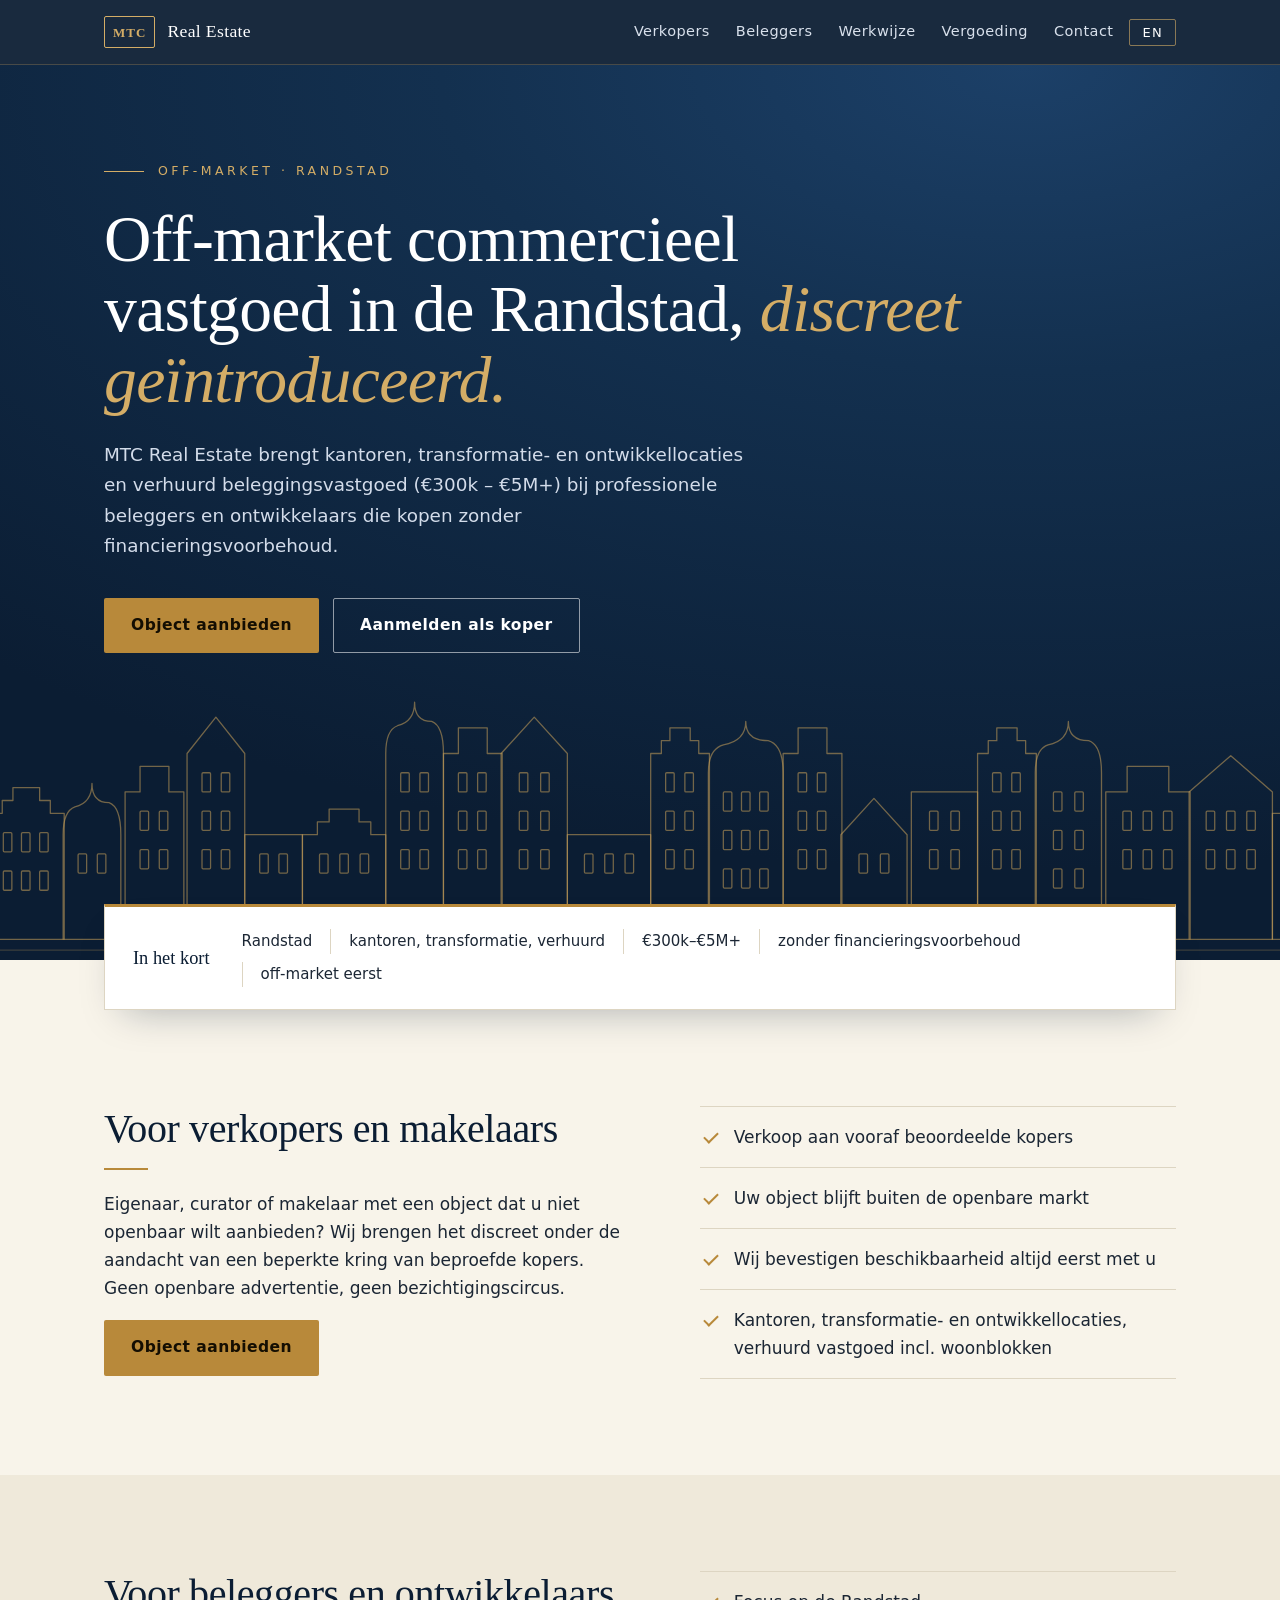
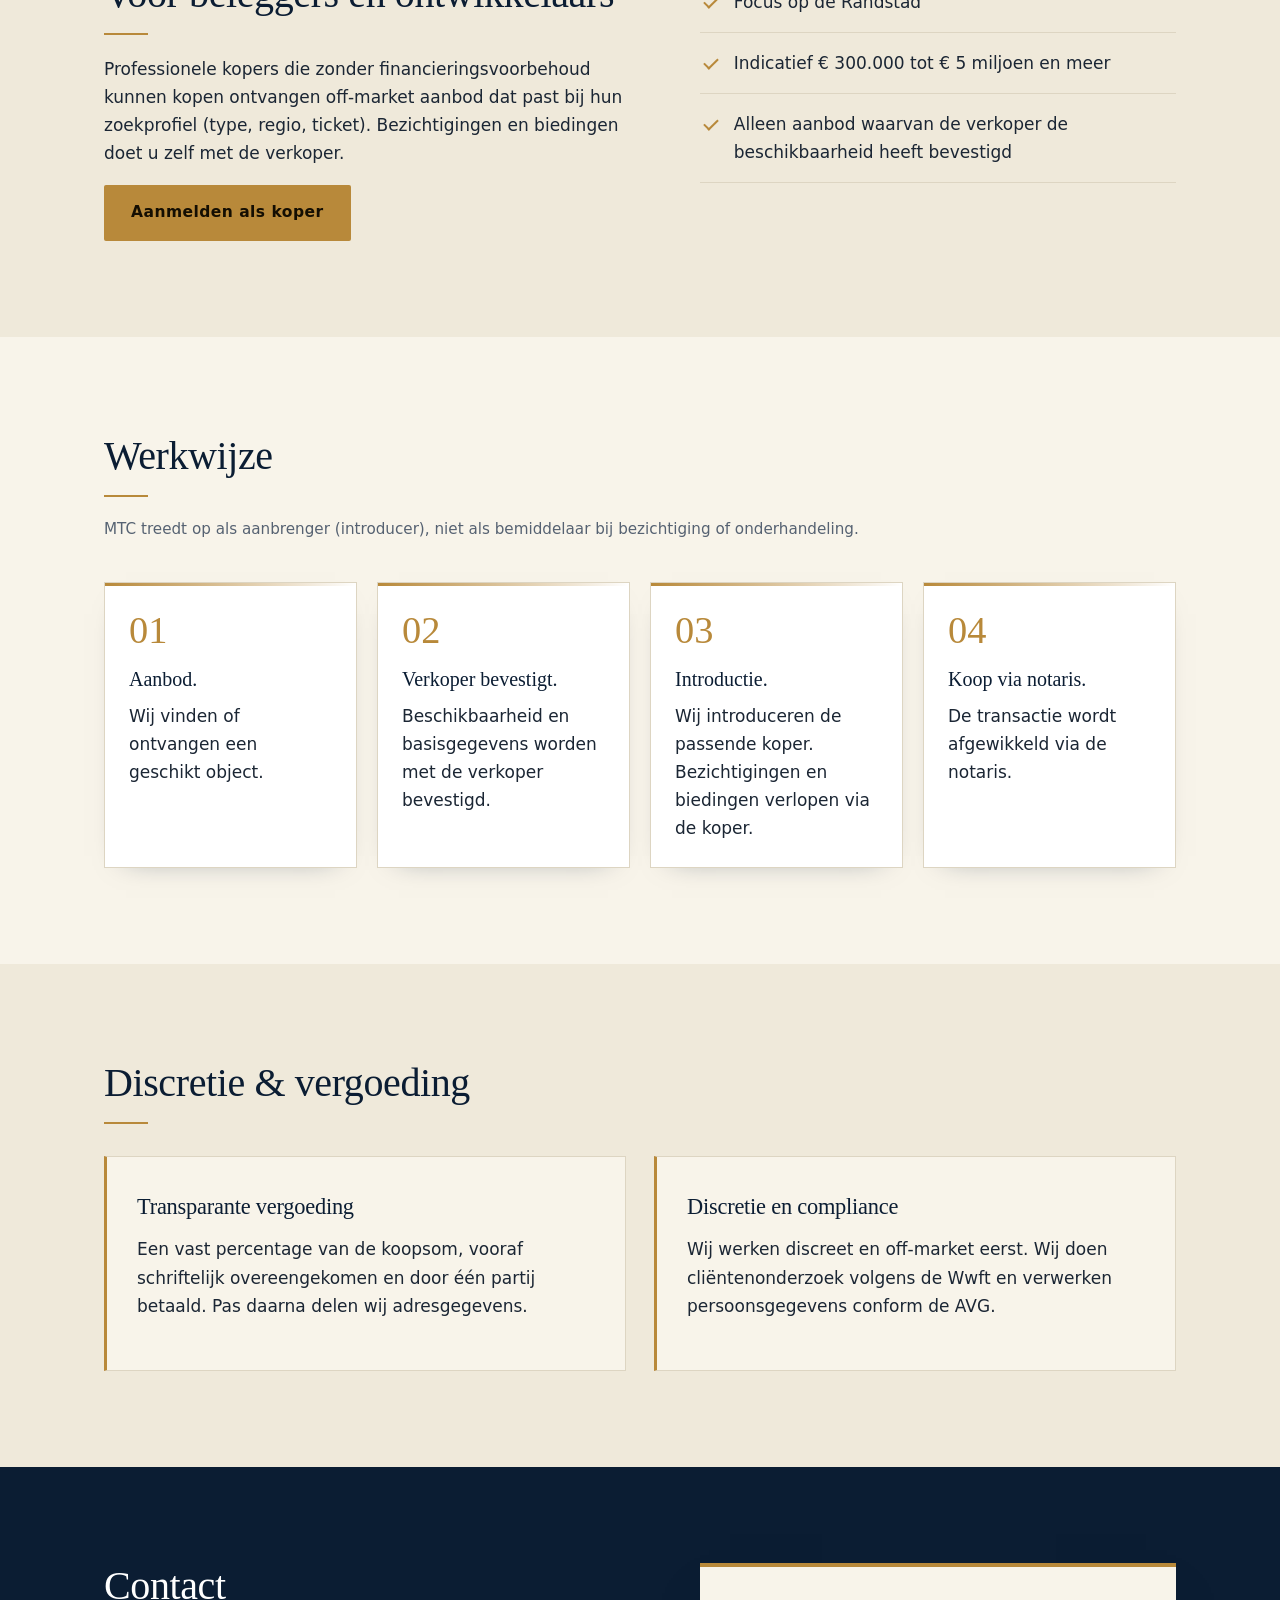
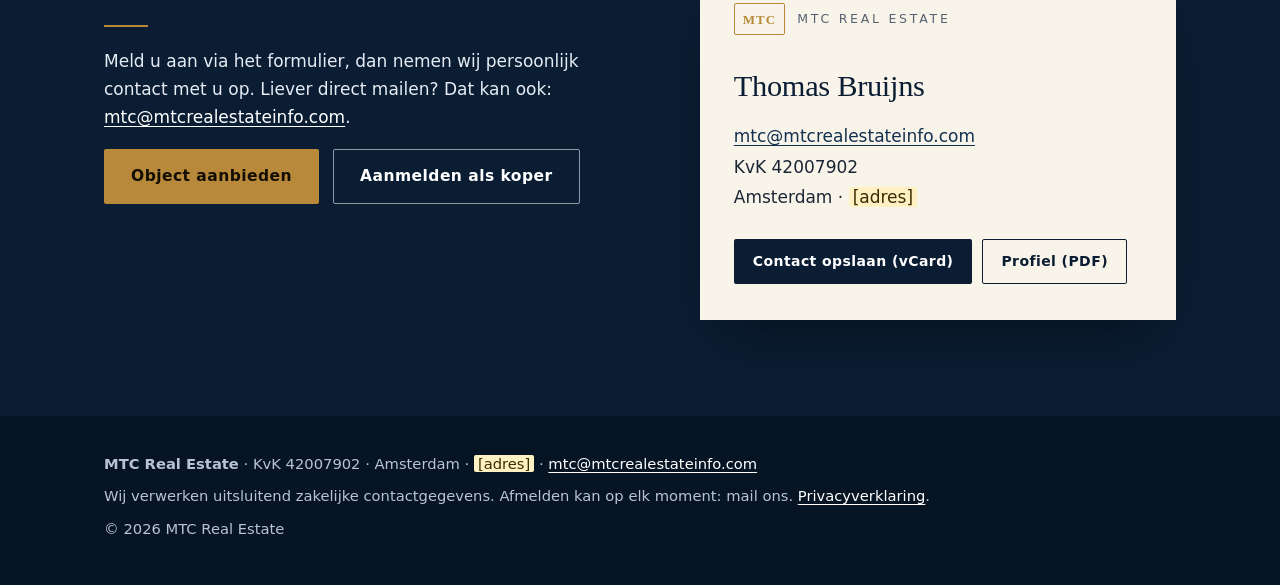
==== commit 88f85221: "Sign-up forms (buyer, object), HubSpot Forms API submit, privacy + deploy update Co-Authored-By: Cla" ====
--- a/index.html
+++ b/index.html
@@ -39,7 +39,7 @@
 <p class="eyebrow"><span lang-nl>Off-market · Randstad</span><span lang-en lang="en">Off-market · Randstad</span></p>
 <h1 lang-nl>Off-market commercieel vastgoed in de Randstad, <em>discreet geïntroduceerd.</em></h1><h1 lang-en lang="en">Off-market commercial property in the Randstad, <em>introduced discreetly.</em></h1>
 <p class="lead" lang-nl>MTC Real Estate brengt kantoren, transformatie- en ontwikkellocaties en verhuurd beleggingsvastgoed (€300k – €5M+) bij professionele beleggers en ontwikkelaars die kopen zonder financieringsvoorbehoud.</p><p class="lead" lang-en lang="en">MTC Real Estate brings offices, transformation and development sites and let investment property (€300k – €5M+) to professional investors and developers who buy without a financing condition.</p>
-<div class="cta"><a class="btn primary" href="mailto:mtc@mtcrealestateinfo.com?subject=Object%20aanbieden%20-%20MTC%20Real%20Estate&body=Beste%20Thomas%2C%0A%0AIk%20bied%20graag%20een%20object%20aan.%0A%0AType%20object%20%28kantoor%20%2F%20transformatie%20%2F%20ontwikkellocatie%20%2F%20belegging%20%2F%20woonblok%29%3A%0ARegio%20%2F%20plaats%3A%0AIndicatie%20vraagprijs%20of%20bandbreedte%3A%0AVerhuurd%3F%20%28huuropbrengst%2C%20looptijd%29%3A%0AWie%20ben%20ik%20%28eigenaar%20%2F%20makelaar%20%2F%20curator%29%3A%0ATelefoon%3A%0A%0AMet%20vriendelijke%20groet%2C"><span lang-nl>Object aanbieden</span><span lang-en lang="en">Submit a property</span></a><a class="btn ghost" href="mailto:mtc@mtcrealestateinfo.com?subject=Aanmelden%20als%20koper%20-%20MTC%20Real%20Estate&body=Beste%20Thomas%2C%0A%0AIk%20meld%20mij%20graag%20aan%20als%20koper.%0A%0AType%20object%20%28kantoor%20%2F%20transformatie%20%2F%20ontwikkellocatie%20%2F%20belegging%20%2F%20woonblok%29%3A%0ARegio%3A%0ATicket%20%28van%20-%20tot%2C%20in%20EUR%29%3A%0AAankoop%20zonder%20financieringsvoorbehoud%3F%20%28ja%2Fnee%29%3A%0ABedrijf%20en%20functie%3A%0ATelefoon%3A%0A%0AMet%20vriendelijke%20groet%2C"><span lang-nl>Aanmelden als koper</span><span lang-en lang="en">Register as a buyer</span></a></div>
+<div class="cta"><a class="btn primary" href="object-aanbieden.html"><span lang-nl>Object aanbieden</span><span lang-en lang="en">Submit a property</span></a><a class="btn ghost" href="aanmelden-koper.html"><span lang-nl>Aanmelden als koper</span><span lang-en lang="en">Register as a buyer</span></a></div>
 </div>
 <svg class="skyline" viewBox="0 0 1200 260" preserveAspectRatio="xMidYMax slice" fill="none" stroke="#c9a15a" stroke-opacity=".55" stroke-width="1.2" stroke-linejoin="round" aria-hidden="true" focusable="false"><path d="M0 240H1200" /><path d="M0 250H1200" stroke-opacity=".25"/><path d="M-10 240V122h13v-12h10v-12h25v12h10v12h13V240"/><rect x="4" y="140" width="8" height="18" rx="1"/><rect x="21" y="140" width="8" height="18" rx="1"/><rect x="38" y="140" width="8" height="18" rx="1"/><rect x="4" y="176" width="8" height="18" rx="1"/><rect x="21" y="176" width="8" height="18" rx="1"/><rect x="38" y="176" width="8" height="18" rx="1"/><path d="M60 240V142q0 -22 11 -26q16 -4 16 -22q0 18 16 18q11 4 11 30V240"/><rect x="74" y="160" width="8" height="18" rx="1"/><rect x="92" y="160" width="8" height="18" rx="1"/><path d="M118 240V102h14v-24h27v24h14V240"/><rect x="132" y="120" width="8" height="18" rx="1"/><rect x="150" y="120" width="8" height="18" rx="1"/><rect x="132" y="156" width="8" height="18" rx="1"/><rect x="150" y="156" width="8" height="18" rx="1"/><path d="M176 240V66l27 -34l27 34V240"/><rect x="190" y="84" width="8" height="18" rx="1"/><rect x="208" y="84" width="8" height="18" rx="1"/><rect x="190" y="120" width="8" height="18" rx="1"/><rect x="208" y="120" width="8" height="18" rx="1"/><rect x="190" y="156" width="8" height="18" rx="1"/><rect x="208" y="156" width="8" height="18" rx="1"/><path d="M230 240V142h54V240"/><rect x="244" y="160" width="8" height="18" rx="1"/><rect x="262" y="160" width="8" height="18" rx="1"/><path d="M284 240V142h14v-12h11v-12h28v12h11v12h14V240"/><rect x="300" y="160" width="8" height="18" rx="1"/><rect x="319" y="160" width="8" height="18" rx="1"/><rect x="338" y="160" width="8" height="18" rx="1"/><path d="M362 240V66q0 -22 11 -26q16 -4 16 -22q0 18 16 18q11 4 11 30V240"/><rect x="376" y="84" width="8" height="18" rx="1"/><rect x="394" y="84" width="8" height="18" rx="1"/><rect x="376" y="120" width="8" height="18" rx="1"/><rect x="394" y="120" width="8" height="18" rx="1"/><rect x="376" y="156" width="8" height="18" rx="1"/><rect x="394" y="156" width="8" height="18" rx="1"/><path d="M416 240V66h14v-24h27v24h14V240"/><rect x="430" y="84" width="8" height="18" rx="1"/><rect x="448" y="84" width="8" height="18" rx="1"/><rect x="430" y="120" width="8" height="18" rx="1"/><rect x="448" y="120" width="8" height="18" rx="1"/><rect x="430" y="156" width="8" height="18" rx="1"/><rect x="448" y="156" width="8" height="18" rx="1"/><path d="M470 240V66l31 -34l31 34V240"/><rect x="487" y="84" width="8" height="18" rx="1"/><rect x="507" y="84" width="8" height="18" rx="1"/><rect x="487" y="120" width="8" height="18" rx="1"/><rect x="507" y="120" width="8" height="18" rx="1"/><rect x="487" y="156" width="8" height="18" rx="1"/><rect x="507" y="156" width="8" height="18" rx="1"/><path d="M532 240V142h78V240"/><rect x="548" y="160" width="8" height="18" rx="1"/><rect x="567" y="160" width="8" height="18" rx="1"/><rect x="586" y="160" width="8" height="18" rx="1"/><path d="M610 240V66h10v-12h8v-12h19v12h8v12h10V240"/><rect x="624" y="84" width="8" height="18" rx="1"/><rect x="642" y="84" width="8" height="18" rx="1"/><rect x="624" y="120" width="8" height="18" rx="1"/><rect x="642" y="120" width="8" height="18" rx="1"/><rect x="624" y="156" width="8" height="18" rx="1"/><rect x="642" y="156" width="8" height="18" rx="1"/><path d="M664 240V84q0 -22 14 -26q21 -4 21 -22q0 18 21 18q14 4 14 30V240"/><rect x="678" y="102" width="8" height="18" rx="1"/><rect x="695" y="102" width="8" height="18" rx="1"/><rect x="712" y="102" width="8" height="18" rx="1"/><rect x="678" y="138" width="8" height="18" rx="1"/><rect x="695" y="138" width="8" height="18" rx="1"/><rect x="712" y="138" width="8" height="18" rx="1"/><rect x="678" y="174" width="8" height="18" rx="1"/><rect x="695" y="174" width="8" height="18" rx="1"/><rect x="712" y="174" width="8" height="18" rx="1"/><path d="M734 240V66h14v-24h27v24h14V240"/><rect x="748" y="84" width="8" height="18" rx="1"/><rect x="766" y="84" width="8" height="18" rx="1"/><rect x="748" y="120" width="8" height="18" rx="1"/><rect x="766" y="120" width="8" height="18" rx="1"/><rect x="748" y="156" width="8" height="18" rx="1"/><rect x="766" y="156" width="8" height="18" rx="1"/><path d="M788 240V142l31 -34l31 34V240"/><rect x="805" y="160" width="8" height="18" rx="1"/><rect x="825" y="160" width="8" height="18" rx="1"/><path d="M854 240V102h62V240"/><rect x="871" y="120" width="8" height="18" rx="1"/><rect x="891" y="120" width="8" height="18" rx="1"/><rect x="871" y="156" width="8" height="18" rx="1"/><rect x="891" y="156" width="8" height="18" rx="1"/><path d="M916 240V66h10v-12h8v-12h19v12h8v12h10V240"/><rect x="930" y="84" width="8" height="18" rx="1"/><rect x="948" y="84" width="8" height="18" rx="1"/><rect x="930" y="120" width="8" height="18" rx="1"/><rect x="948" y="120" width="8" height="18" rx="1"/><rect x="930" y="156" width="8" height="18" rx="1"/><rect x="948" y="156" width="8" height="18" rx="1"/><path d="M970 240V84q0 -22 12 -26q19 -4 19 -22q0 18 19 18q12 4 12 30V240"/><rect x="987" y="102" width="8" height="18" rx="1"/><rect x="1007" y="102" width="8" height="18" rx="1"/><rect x="987" y="138" width="8" height="18" rx="1"/><rect x="1007" y="138" width="8" height="18" rx="1"/><rect x="987" y="174" width="8" height="18" rx="1"/><rect x="1007" y="174" width="8" height="18" rx="1"/><path d="M1036 240V102h20v-24h39v24h20V240"/><rect x="1052" y="120" width="8" height="18" rx="1"/><rect x="1071" y="120" width="8" height="18" rx="1"/><rect x="1090" y="120" width="8" height="18" rx="1"/><rect x="1052" y="156" width="8" height="18" rx="1"/><rect x="1071" y="156" width="8" height="18" rx="1"/><rect x="1090" y="156" width="8" height="18" rx="1"/><path d="M1114 240V102l39 -34l39 34V240"/><rect x="1130" y="120" width="8" height="18" rx="1"/><rect x="1149" y="120" width="8" height="18" rx="1"/><rect x="1168" y="120" width="8" height="18" rx="1"/><rect x="1130" y="156" width="8" height="18" rx="1"/><rect x="1149" y="156" width="8" height="18" rx="1"/><rect x="1168" y="156" width="8" height="18" rx="1"/><path d="M1192 240V122h62V240"/><rect x="1209" y="140" width="8" height="18" rx="1"/><rect x="1229" y="140" width="8" height="18" rx="1"/><rect x="1209" y="176" width="8" height="18" rx="1"/><rect x="1229" y="176" width="8" height="18" rx="1"/></svg>
 </div>
@@ -48,14 +48,14 @@
 <section id="verkopers"><div class="wrap split">
 <div class="reveal"><h2 lang-nl>Voor verkopers en makelaars</h2><h2 lang-en lang="en">For sellers and brokers</h2>
 <p lang-nl>Eigenaar, curator of makelaar met een object dat u niet openbaar wilt aanbieden? Wij brengen het discreet onder de aandacht van een beperkte kring van beproefde kopers. Geen openbare advertentie, geen bezichtigingscircus.</p><p lang-en lang="en">An owner, curator or broker with a property you do not want to market publicly? We bring it discreetly to a limited circle of vetted buyers. No public listing, no viewing circus.</p>
-<a class="btn primary" href="mailto:mtc@mtcrealestateinfo.com?subject=Object%20aanbieden%20-%20MTC%20Real%20Estate&body=Beste%20Thomas%2C%0A%0AIk%20bied%20graag%20een%20object%20aan.%0A%0AType%20object%20%28kantoor%20%2F%20transformatie%20%2F%20ontwikkellocatie%20%2F%20belegging%20%2F%20woonblok%29%3A%0ARegio%20%2F%20plaats%3A%0AIndicatie%20vraagprijs%20of%20bandbreedte%3A%0AVerhuurd%3F%20%28huuropbrengst%2C%20looptijd%29%3A%0AWie%20ben%20ik%20%28eigenaar%20%2F%20makelaar%20%2F%20curator%29%3A%0ATelefoon%3A%0A%0AMet%20vriendelijke%20groet%2C"><span lang-nl>Object aanbieden</span><span lang-en lang="en">Submit a property</span></a></div>
+<a class="btn primary" href="object-aanbieden.html"><span lang-nl>Object aanbieden</span><span lang-en lang="en">Submit a property</span></a></div>
 <div class="reveal" style="--d:100ms"><ul class="tick"><li lang-nl>Verkoop aan vooraf beoordeelde kopers</li><li lang-en lang="en">Sale to pre-vetted buyers</li><li lang-nl>Uw object blijft buiten de openbare markt</li><li lang-en lang="en">Your property stays off the public market</li><li lang-nl>Wij bevestigen beschikbaarheid altijd eerst met u</li><li lang-en lang="en">We always confirm availability with you first</li><li lang-nl>Kantoren, transformatie- en ontwikkellocaties, verhuurd vastgoed incl. woonblokken</li><li lang-en lang="en">Offices, transformation and development sites, let property incl. residential blocks</li></ul></div>
 </div></section>
 
 <section id="beleggers" class="alt"><div class="wrap split">
 <div class="reveal"><h2 lang-nl>Voor beleggers en ontwikkelaars</h2><h2 lang-en lang="en">For investors and developers</h2>
 <p lang-nl>Professionele kopers die zonder financieringsvoorbehoud kunnen kopen ontvangen off-market aanbod dat past bij hun zoekprofiel (type, regio, ticket). Bezichtigingen en biedingen doet u zelf met de verkoper.</p><p lang-en lang="en">Professional buyers who can purchase without a financing condition receive off-market supply that fits their buy box (type, region, ticket). Viewings and bids are handled by you directly with the seller.</p>
-<a class="btn primary" href="mailto:mtc@mtcrealestateinfo.com?subject=Aanmelden%20als%20koper%20-%20MTC%20Real%20Estate&body=Beste%20Thomas%2C%0A%0AIk%20meld%20mij%20graag%20aan%20als%20koper.%0A%0AType%20object%20%28kantoor%20%2F%20transformatie%20%2F%20ontwikkellocatie%20%2F%20belegging%20%2F%20woonblok%29%3A%0ARegio%3A%0ATicket%20%28van%20-%20tot%2C%20in%20EUR%29%3A%0AAankoop%20zonder%20financieringsvoorbehoud%3F%20%28ja%2Fnee%29%3A%0ABedrijf%20en%20functie%3A%0ATelefoon%3A%0A%0AMet%20vriendelijke%20groet%2C"><span lang-nl>Aanmelden als koper</span><span lang-en lang="en">Register as a buyer</span></a></div>
+<a class="btn primary" href="aanmelden-koper.html"><span lang-nl>Aanmelden als koper</span><span lang-en lang="en">Register as a buyer</span></a></div>
 <div class="reveal" style="--d:100ms"><ul class="tick"><li lang-nl>Focus op de Randstad</li><li lang-en lang="en">Focus on the Randstad</li><li lang-nl>Indicatief € 300.000 tot € 5 miljoen en meer</li><li lang-en lang="en">Indicatively €300,000 to €5 million and above</li><li lang-nl>Alleen aanbod waarvan de verkoper de beschikbaarheid heeft bevestigd</li><li lang-en lang="en">Only supply whose availability the seller has confirmed</li></ul></div>
 </div></section>
 
@@ -76,8 +76,8 @@
 
 <section id="contact"><div class="wrap split contact">
 <div class="reveal"><h2 lang-nl>Contact</h2><h2 lang-en lang="en">Contact</h2>
-<p lang-nl>Stuur ons een korte mail; de knoppen openen een voorbereide e-mail waarin u type, regio en ticket invult.</p><p lang-en lang="en">Send us a short email; the buttons open a prepared email where you fill in type, region and ticket.</p>
-<div class="cta"><a class="btn primary" href="mailto:mtc@mtcrealestateinfo.com?subject=Object%20aanbieden%20-%20MTC%20Real%20Estate&body=Beste%20Thomas%2C%0A%0AIk%20bied%20graag%20een%20object%20aan.%0A%0AType%20object%20%28kantoor%20%2F%20transformatie%20%2F%20ontwikkellocatie%20%2F%20belegging%20%2F%20woonblok%29%3A%0ARegio%20%2F%20plaats%3A%0AIndicatie%20vraagprijs%20of%20bandbreedte%3A%0AVerhuurd%3F%20%28huuropbrengst%2C%20looptijd%29%3A%0AWie%20ben%20ik%20%28eigenaar%20%2F%20makelaar%20%2F%20curator%29%3A%0ATelefoon%3A%0A%0AMet%20vriendelijke%20groet%2C"><span lang-nl>Object aanbieden</span><span lang-en lang="en">Submit a property</span></a><a class="btn ghost-d" href="mailto:mtc@mtcrealestateinfo.com?subject=Aanmelden%20als%20koper%20-%20MTC%20Real%20Estate&body=Beste%20Thomas%2C%0A%0AIk%20meld%20mij%20graag%20aan%20als%20koper.%0A%0AType%20object%20%28kantoor%20%2F%20transformatie%20%2F%20ontwikkellocatie%20%2F%20belegging%20%2F%20woonblok%29%3A%0ARegio%3A%0ATicket%20%28van%20-%20tot%2C%20in%20EUR%29%3A%0AAankoop%20zonder%20financieringsvoorbehoud%3F%20%28ja%2Fnee%29%3A%0ABedrijf%20en%20functie%3A%0ATelefoon%3A%0A%0AMet%20vriendelijke%20groet%2C"><span lang-nl>Aanmelden als koper</span><span lang-en lang="en">Register as a buyer</span></a></div></div>
+<p lang-nl>Meld u aan via het formulier, dan nemen wij persoonlijk contact met u op. Liever direct mailen? Dat kan ook: <a class="inl" href="mailto:mtc@mtcrealestateinfo.com">mtc@mtcrealestateinfo.com</a>.</p><p lang-en lang="en">Register through the form and we will contact you personally. Prefer to email directly? That works too: <a class="inl" href="mailto:mtc@mtcrealestateinfo.com">mtc@mtcrealestateinfo.com</a>.</p>
+<div class="cta"><a class="btn primary" href="object-aanbieden.html"><span lang-nl>Object aanbieden</span><span lang-en lang="en">Submit a property</span></a><a class="btn ghost-d" href="aanmelden-koper.html"><span lang-nl>Aanmelden als koper</span><span lang-en lang="en">Register as a buyer</span></a></div></div>
 <div class="bizcard reveal" style="--d:100ms">
 <div class="bc-top"><span class="mono" aria-hidden="true">MTC</span><span class="bc-co">MTC Real Estate</span></div>
 <p class="bc-name">Thomas Bruijns</p>
--- a/styles.css
+++ b/styles.css
@@ -94,3 +94,51 @@
 @media(prefers-reduced-motion:reduce){html{scroll-behavior:auto}.js .reveal{opacity:1;transform:none;transition:none}.btn{transition:none}}
 @media(max-width:860px){nav{display:none}.lang{margin-left:auto}.hero{padding:64px 0 150px}.skyline{height:170px}section{padding:64px 0}.factbar{padding:20px;flex-direction:column;align-items:flex-start;gap:10px}.facts{flex:none;width:100%}.facts li{border:0;padding:0;font-size:14.5px;width:100%}}
 @media(max-width:480px){.wrap{padding:0 20px}.cta .btn{width:100%;text-align:center}.bizcard{padding:28px 22px}}
+/* sign-up forms (aanmelden-koper.html, object-aanbieden.html) */
+.formpage{padding:72px 0 96px}
+.wrap.narrow{max-width:860px}
+.eyebrow.dark{color:var(--gold)}
+.eyebrow.dark::before{background:var(--gold)}
+.formpage h1{color:var(--navy);font-size:clamp(2rem,4.4vw,3rem);line-height:1.1;margin:0 0 16px}
+.lead-d{max-width:680px;color:var(--text);font-size:1.1rem;margin:0 0 36px}
+.formcard{background:#fff;border:1px solid var(--line);border-top:3px solid var(--gold);box-shadow:0 18px 40px -26px rgba(11,29,51,.4);padding:36px 36px 32px}
+.fgrid{display:grid;gap:0 24px;grid-template-columns:1fr}
+@media(min-width:700px){.fgrid{grid-template-columns:1fr 1fr}}
+.field{margin:0 0 22px;border:0;padding:0;min-width:0}
+.field label,.field legend{display:block;font-weight:600;font-size:15px;color:var(--navy);margin:0 0 6px;padding:0}
+.field .hint{display:block;color:var(--muted);font-size:13.5px;line-height:1.4;margin:-2px 0 8px}
+.req{color:var(--gold);font-weight:700}
+.opt{color:var(--muted);font-weight:400;font-size:13px}
+.req-note{font-size:13.5px;color:var(--muted);margin:0 0 22px}
+input[type=text],input[type=email],input[type=tel],input[type=date],textarea{width:100%;font:inherit;font-size:16px;color:var(--text);background:var(--ivory);border:1px solid #c9c0aa;border-radius:2px;padding:12px 14px;line-height:1.4}
+textarea{resize:vertical;min-height:120px}
+input:focus-visible,textarea:focus-visible{outline:3px solid var(--gold);outline-offset:1px;border-color:var(--navy2)}
+.field.bad input[type=text],.field.bad input[type=email],.field.bad input[type=tel],.field.bad input[type=date],.field.bad textarea{border-color:#a3261b;background:#fdf3f1}
+.err{color:#a3261b;font-size:14px;margin:6px 0 0;font-weight:500}
+.chips{display:flex;flex-wrap:wrap;gap:8px}
+.chip{position:relative;margin:0!important;font-weight:500!important}
+.chip input{position:absolute;opacity:0;inset:0;width:100%;height:100%;margin:0;cursor:pointer}
+.chip>span{display:inline-block;padding:9px 16px;border:1px solid #c9c0aa;border-radius:2px;background:var(--ivory);color:var(--text);font-size:15px;line-height:1.3;transition:background .15s,border-color .15s,color .15s}
+.chip:hover>span{border-color:var(--navy2)}
+.chip input:checked+span{background:var(--navy);border-color:var(--navy);color:#fff}
+.chip input:focus-visible+span{outline:3px solid var(--gold);outline-offset:2px}
+.field.bad .chip>span{border-color:#a3261b}
+.consent{margin-bottom:14px}
+.check{display:flex!important;gap:12px;align-items:flex-start;font-weight:400!important;color:var(--text)!important;cursor:pointer;font-size:15.5px!important}
+.check input{width:20px;height:20px;margin:3px 0 0;flex:none;accent-color:var(--navy)}
+.hp{position:absolute;left:-9999px;top:auto;width:1px;height:1px;overflow:hidden}
+.formerr{background:#fdf3f1;border:1px solid #a3261b;color:#7a1c13;padding:12px 16px;margin:18px 0 0;font-weight:500}
+.submitrow{display:flex;flex-wrap:wrap;align-items:center;gap:14px 24px;margin:26px 0 14px}
+.submitrow .btn{cursor:pointer;font-family:var(--sans);min-width:200px}
+.submitrow .btn:disabled{opacity:.6;cursor:progress}
+.alt-mail{font-size:14.5px;color:var(--muted)}
+.note.small{font-size:13.5px;margin:0}
+.thanks{text-align:center;padding:36px 8px 24px}
+.thanks:focus{outline:none}
+.thanks h2{margin-bottom:14px}
+.thanks h2::after{margin:16px auto 0}
+.thanks p{max-width:560px;margin:0 auto 22px}
+.tick-big{display:block;width:34px;height:17px;margin:0 auto 26px;border-left:4px solid var(--gold);border-bottom:4px solid var(--gold);transform:rotate(-45deg)}
+@media(max-width:860px){.formpage{padding:48px 0 64px}.formcard{padding:26px 20px 24px}}
+@media(max-width:480px){.submitrow .btn{width:100%;text-align:center}.chip>span{padding:9px 13px;font-size:14.5px}}
+#contact a.inl{color:#fff}
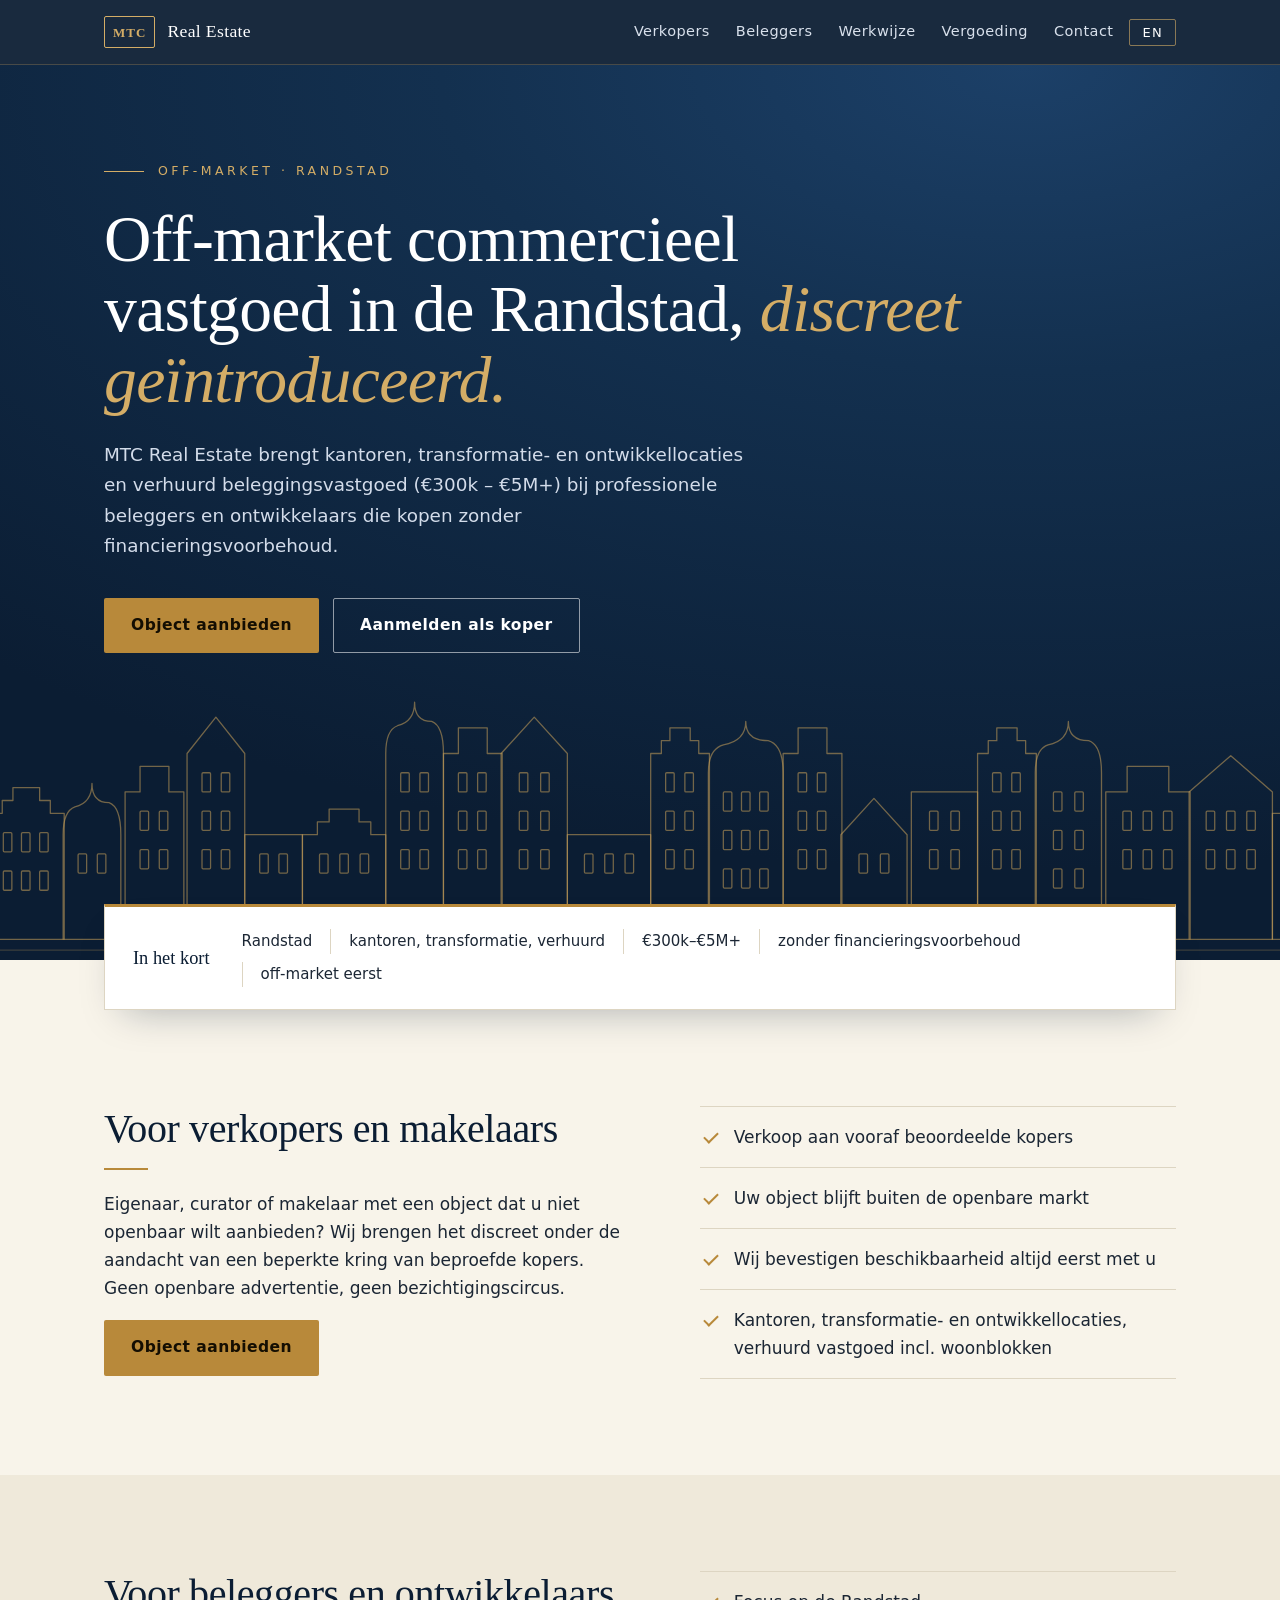
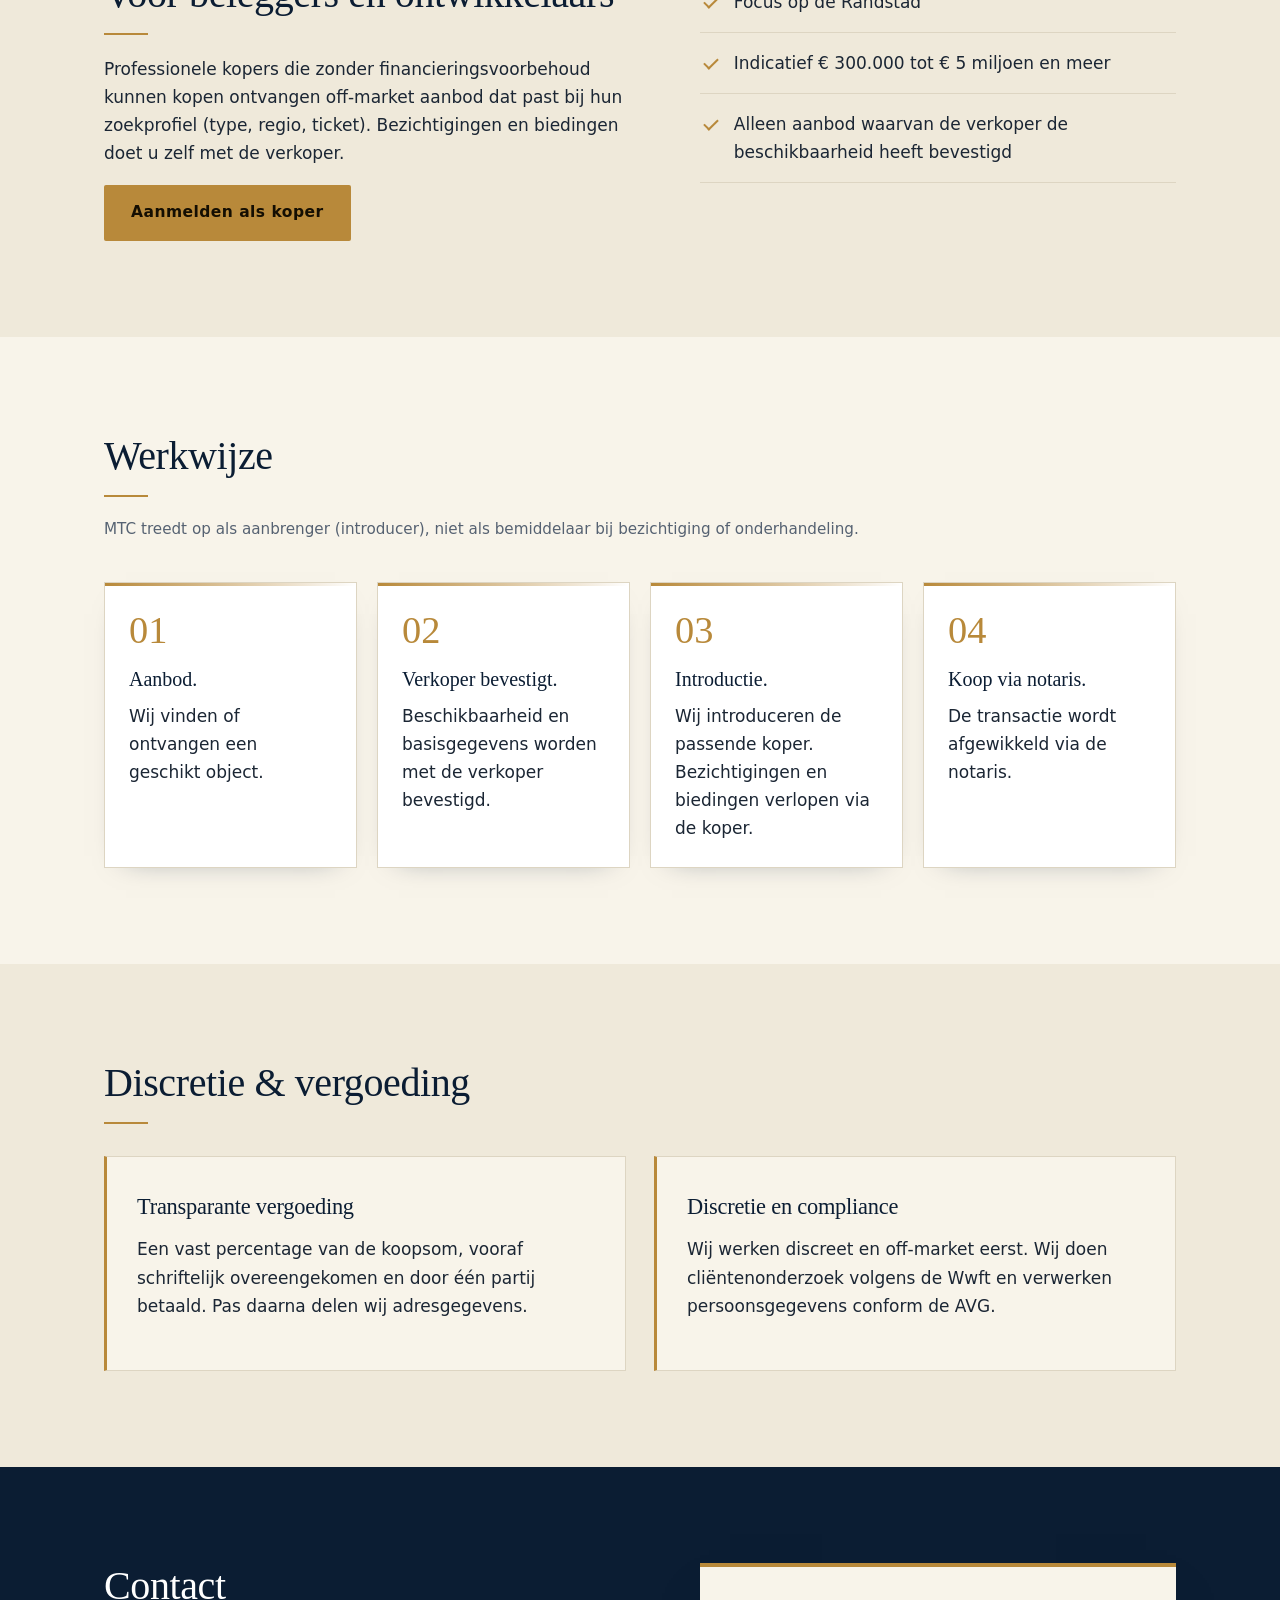
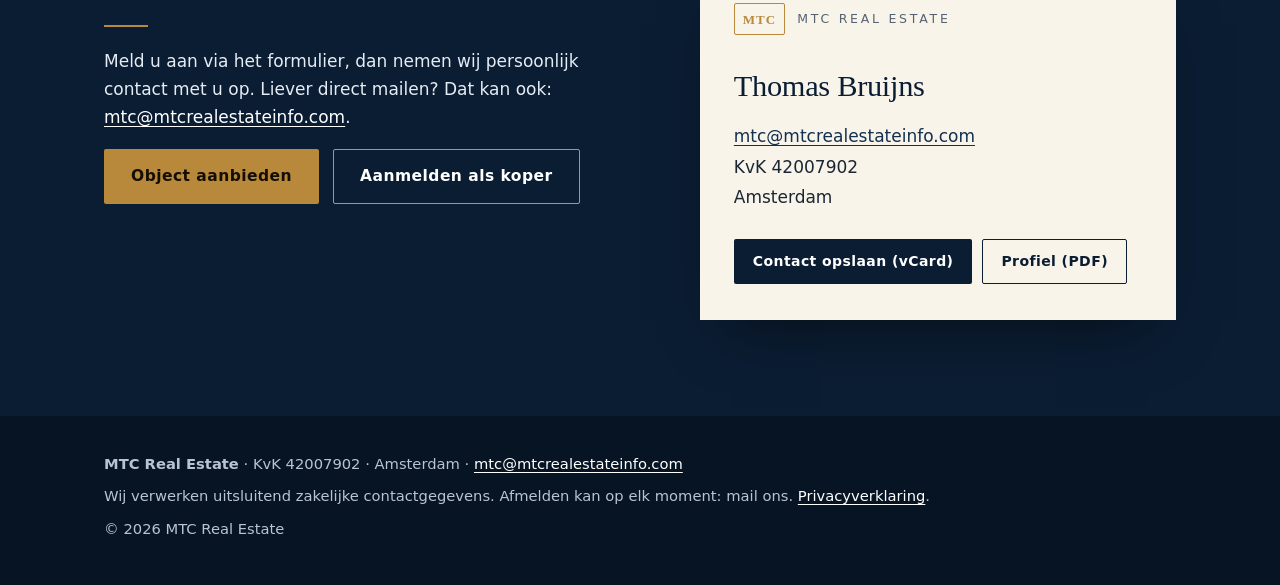
==== commit d05b66d1: "Go-live: no address shown (Amsterdam + KvK), retention 24 months / Wwft 5 y / tax 7 y, CNAME Co-Auth" ====
--- a/index.html
+++ b/index.html
@@ -84,7 +84,7 @@
 <address>
 <a href="mailto:mtc@mtcrealestateinfo.com">mtc@mtcrealestateinfo.com</a><br>
 KvK 42007902<br>
-Amsterdam · <span class="ph">[adres]</span>
+Amsterdam
 </address>
 <div class="bc-actions">
 <a class="btn small" href="thomas-bruijns.vcf" download><span lang-nl>Contact opslaan (vCard)</span><span lang-en lang="en">Save contact (vCard)</span></a>
@@ -93,7 +93,7 @@
 </div></section>
 </main>
 <footer><div class="wrap">
-<p><strong>MTC Real Estate</strong> · KvK 42007902 · Amsterdam · <span class="ph">[adres]</span> · <a href="mailto:mtc@mtcrealestateinfo.com">mtc@mtcrealestateinfo.com</a></p>
+<p><strong>MTC Real Estate</strong> · KvK 42007902 · Amsterdam · <a href="mailto:mtc@mtcrealestateinfo.com">mtc@mtcrealestateinfo.com</a></p>
 <p lang-nl>Wij verwerken uitsluitend zakelijke contactgegevens. Afmelden kan op elk moment: mail ons. <a href='privacy.html'>Privacyverklaring</a>.</p><p lang-en lang="en">We only process business contact data. Opt out at any time by emailing us. <a href='privacy.html'>Privacy statement</a>.</p>
 <p>© 2026 MTC Real Estate</p>
 </div></footer>
